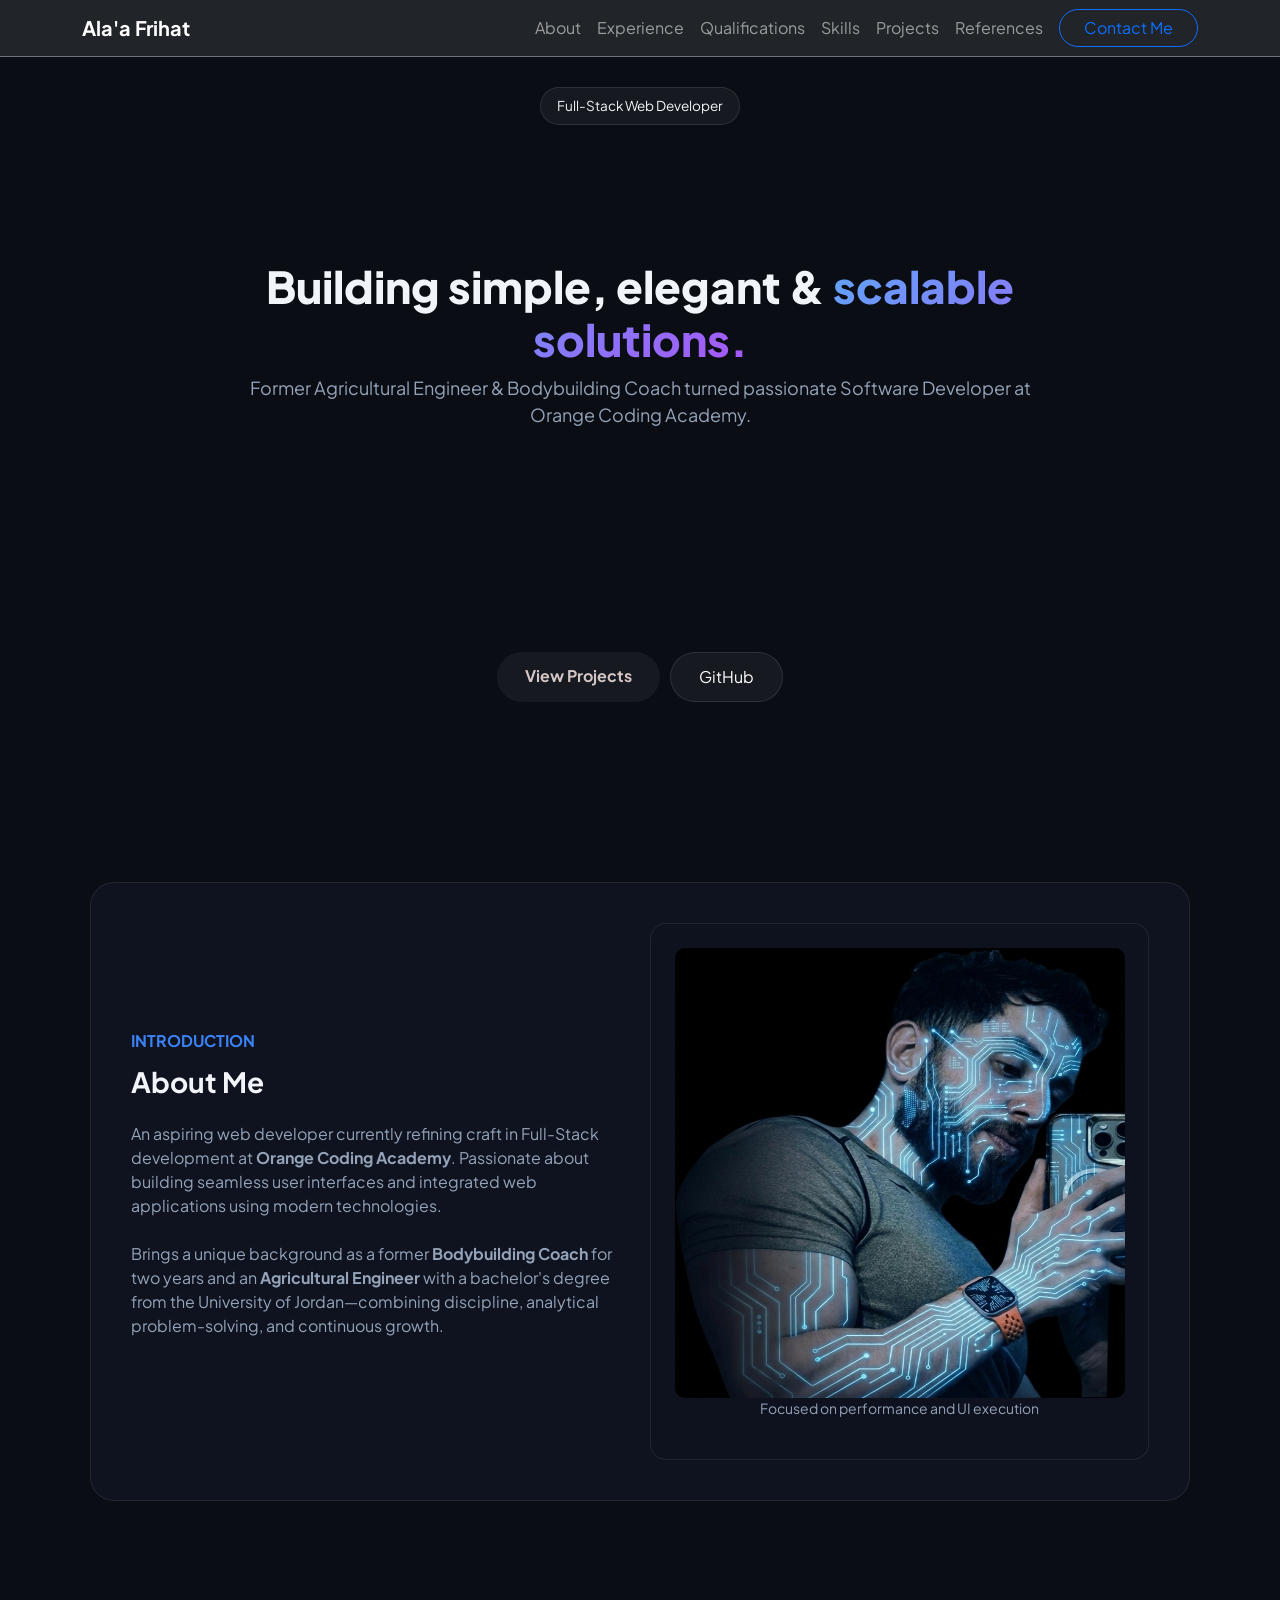
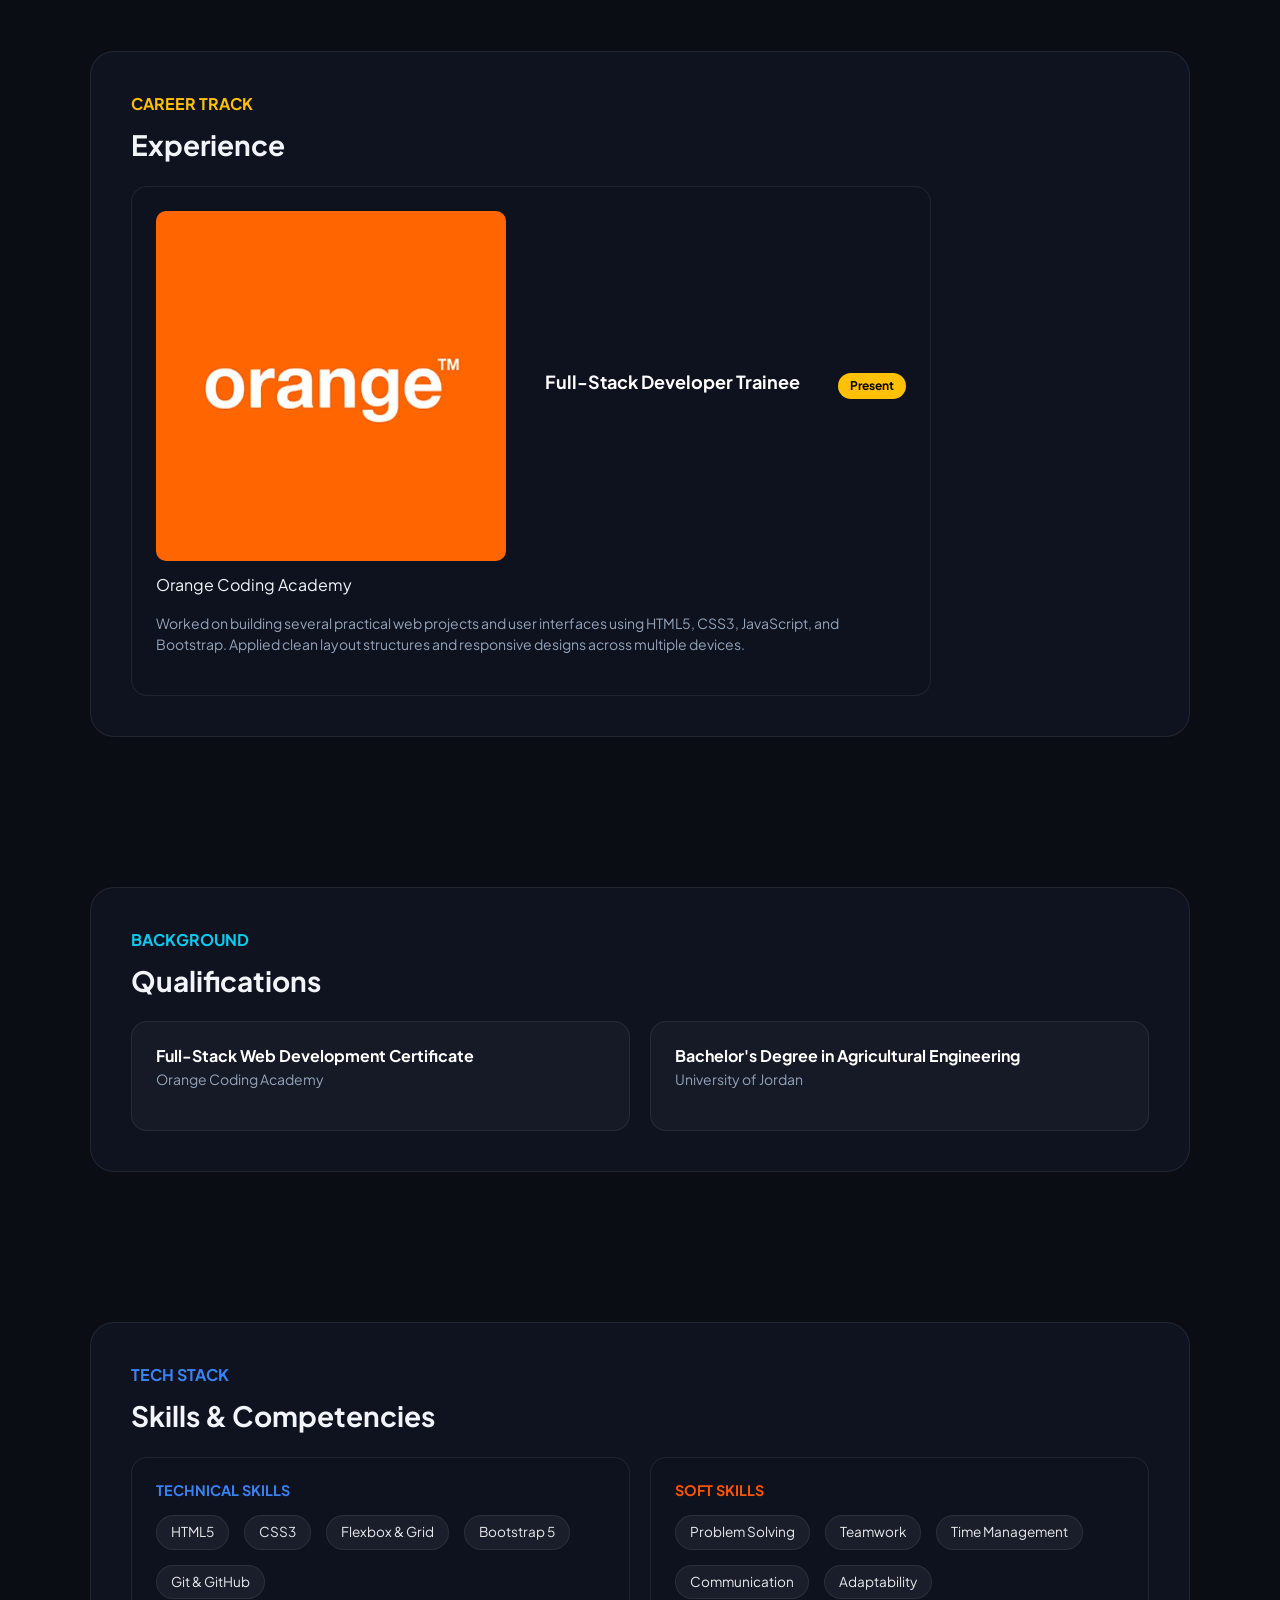
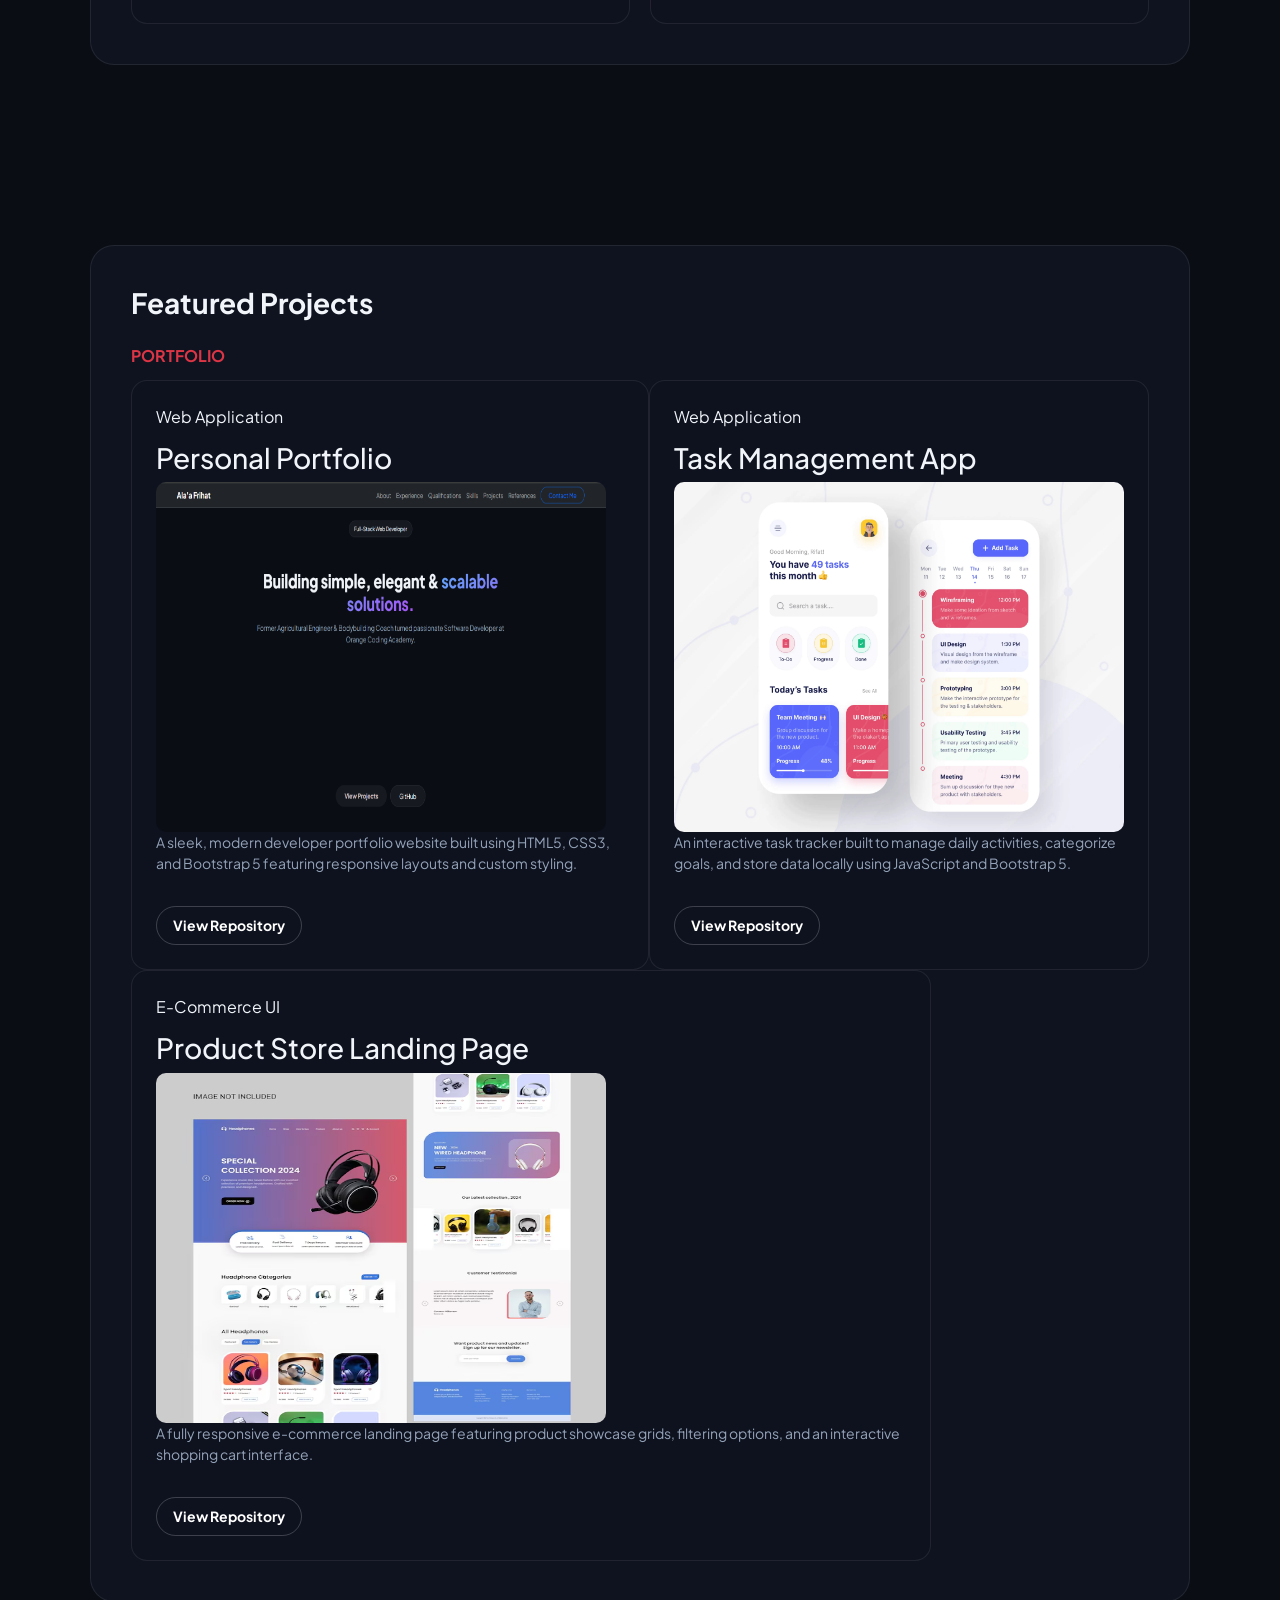
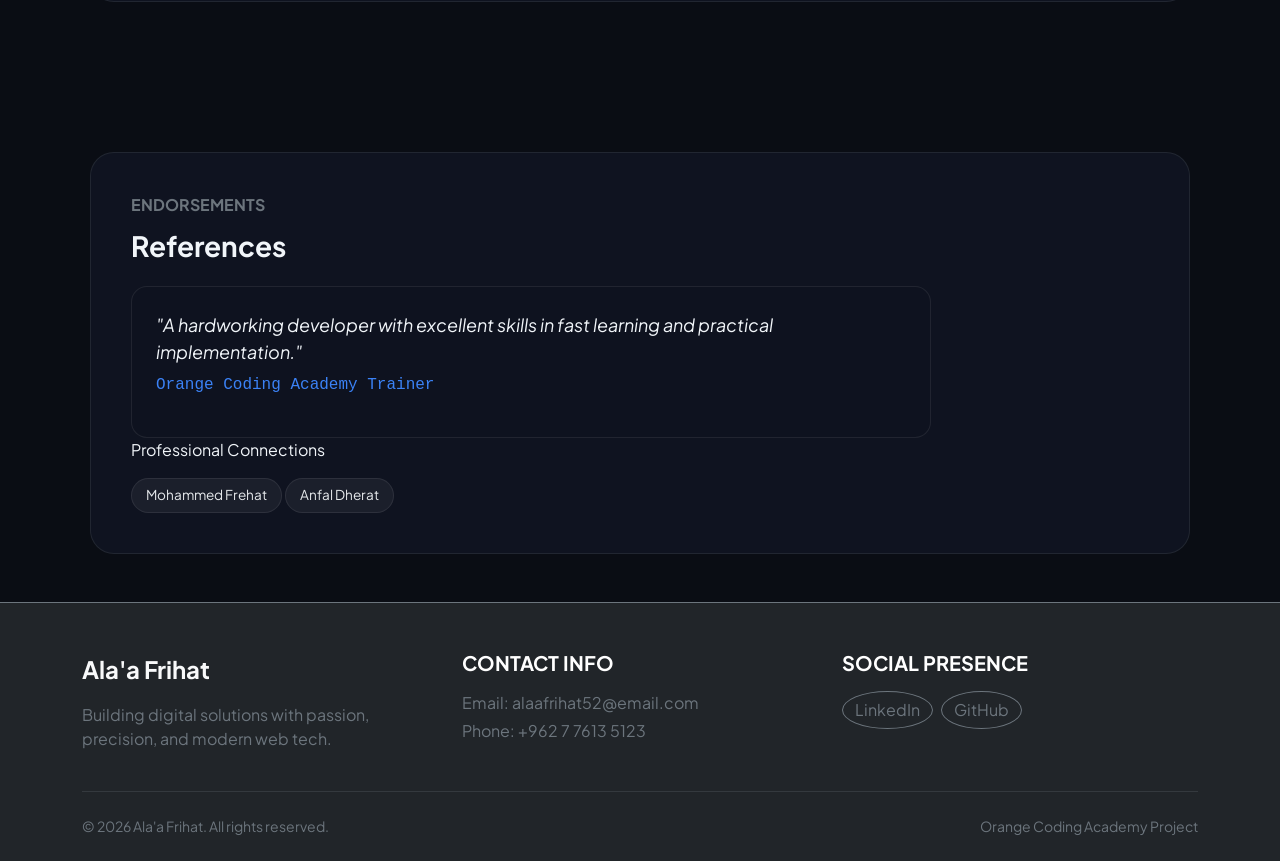
==== index.html @ 73407ec2 "update" ====
<!DOCTYPE html>
<html lang="en">
<head>
  <meta charset="UTF-8">
  <meta name="viewport" content="width=device-width, initial-scale=1.0">
  <title>Ala'a Frihat | Portfolio</title>
 <link href="https://cdn.jsdelivr.net/npm/bootstrap@5.3.2/dist/css/bootstrap.min.css" rel="stylesheet">
  <link href="https://fonts.googleapis.com/css2?family=Plus+Jakarta+Sans:wght@400;600;700;800&display=swap" rel="stylesheet">
   <link rel="stylesheet" href="Portfolio.css">
</head>
<body>
  <nav class="navbar navbar-expand-lg navbar-dark bg-dark sticky-top border-bottom border-secondary">
    <div class="container">
      <a class="navbar-brand fw-bold" href="#">
        <span class="text-primary"></span>Ala'a Frihat<span class="text-primary"></span>
      </a>
<button class="navbar-toggler" type="button" data-bs-toggle="collapse" data-bs-target="#navbarNav">
 <span class="navbar-toggler-icon"></span>
      </button>
      <div class="collapse navbar-collapse" id="navbarNav">
        <ul class="navbar-nav ms-auto align-items-lg-center">
          <li class="nav-item"><a class="nav-link" href="#about">About</a></li>
          <li class="nav-item"><a class="nav-link" href="#experience">Experience</a></li>
          <li class="nav-item"><a class="nav-link" href="#qualifications">Qualifications</a></li>
          <li class="nav-item"><a class="nav-link" href="#skills">Skills</a></li>
          <li class="nav-item"><a class="nav-link" href="#projects">Projects</a></li>
          <li class="nav-item"><a class="nav-link" href="#references">References</a></li>
          <li class="nav-item ms-lg-2">
            <a class="btn btn-outline-primary rounded-pill px-4" href="#contact">Contact Me</a>
          </li>
        </ul>
      </div>
    </div>
  </nav>
<!----------------------------------------------------------------------------------------------------->
<header class="hero">
<div class="hero-container">
<div class="status">Full-Stack Web Developer</div>
<h1 class="text1"> Building simple, elegant & <span class="gradient">scalable solutions.</span></h1>
<p class="text2">Former Agricultural Engineer & Bodybuilding Coach turned passionate Software Developer at Orange Coding Academy.
</p>
</div>
<div class="hero-botton">
<a href="#projects" class="main-botton">View Projects</a>
<a href="https://github.com/AlaaFrihat" target="_blank" class="sub-botton">GitHub</a>
</div>
</header>
<!----------------------------------------------------------------------------------------------------->
<main class="main-container">
<section id="about" class="main2">
<div class="grid-2columns">
<div>
<div class="tag tag-blue">Introduction</div>
<h2 class="sec-title">About Me</h2>
<p class="sec-text">
An aspiring web developer currently refining craft in Full-Stack development at <strong>Orange Coding Academy</strong>. Passionate about building seamless user interfaces and integrated web applications using modern technologies. 
<br><br>
Brings a unique background as a former <strong>Bodybuilding Coach</strong> for two years and an <strong>Agricultural Engineer</strong> with a bachelor's degree from the University of Jordan—combining discipline, analytical problem-solving, and continuous growth.
</p>
</div>
<div>
<div class="box text-center">
<img src="me.png" class="Image-me">
<p class="box-p">Focused on performance and UI execution</p>
</div>
</div>
</div>
</section>

<!----------------------------------------------------------------------------------------------------->
<section id="experience" class="main2">
<div class="tag tag-yellow">Career Track</div>
<h2 class="sec-title">Experience</h2>
<div class="box">
<div class="head-inline">
<img src="orange.png" class="Image-orange">
<h3 class="or-title">Full-Stack Developer Trainee</h3>
<span class="badge-pill">Present</span>
</div>
<p class="company">Orange Coding Academy</p>
<p class="box-desc">
Worked on building several practical web projects and user interfaces using HTML5, CSS3, JavaScript, and Bootstrap. Applied clean layout structures and responsive designs across multiple devices.
</p>
</div>
</section>

<!----------------------------------------------------------------------------------------------------->
<section id="qualifications" class="main2">
<div class="tag tag-info">Background</div>
<h2 class="sec-title">Qualifications</h2>
      
<div class="grid-2columns">
<div class="card-item">
<div class="card-info">
<h4 class="title">Full-Stack Web Development Certificate</h4>
<p class="sub">Orange Coding Academy</p>    
</div>
</div>

<div class="card-item">
<div class="card-info">
<h4 class="title">Bachelor's Degree in Agricultural Engineering</h4>
<p class="sub">University of Jordan</p>
</div>
</div>
</div>
</section>

<!----------------------------------------------------------------------------------------------------->
<section id="skills" class="main2">
<div class="tag tag-blue">Tech Stack</div>
<h2 class="sec-title">Skills & Competencies</h2>
      
<div class="grid-2columns">

  <div class="box">
<h3 class="group-title text-blue">Technical Skills</h3>
<div class="para-list">
<span class="para para-html">HTML5</span>
<span class="para para-css">CSS3</span>
<span class="para para-layout">Flexbox & Grid</span>
<span class="para para-bs">Bootstrap 5</span>
<span class="para para-git">Git & GitHub</span>
</div>
</div>
        
       
<div class="box">
<h3 class="group-title text-green">Soft Skills</h3>
<div class="para-list">
<span class="para para-soft">Problem Solving</span>
<span class="para para-soft">Teamwork</span>
<span class="para para-soft">Time Management</span>
 <span class="para para-soft">Communication</span>
<span class="para para-soft">Adaptability</span>
</div>
</div>
</div>
</section>
<!----------------------------------------------------------------------------------------------------->

<section  class="main3">
  <h2 class="sec-title">Featured Projects</h2>
      
<div class="tag tag-red">Portfolio</div>

<div class="po-grid">

  
<div class="box">
<div class="header-inline">
<span class="badge-blue">Web Application</span>
</div>
<h3 class="title">Personal Portfolio</h3>
<img src="Portfolio.png"class="Image-me2">
<p class="sec-text small">A sleek, modern developer portfolio website built using HTML5, CSS3, and Bootstrap 
 5 featuring responsive layouts and custom styling.</p>
<a href="https://github.com/AlaaFrihat/project" target="_blank" class="botton-card"> View Repository
</a>
</div>

  
<div class="box">
<div class="header-inline">
<span class="badge-blue">Web Application</span>
</div>
<h3 class="title">Task Management App</h3>
<img src="task management.png"class="Image-me3">
<p class="sec-text small">An interactive task tracker built to manage daily activities, categorize goals, and store data locally using JavaScript and Bootstrap 5.</p>
<a href="https://github.com/AlaaFrihat/project" target="_blank" class="botton-card"> View Repository</a>
</div>
  
</div>
</div>

<div class="box">
<div class="header-inline">
<span class="badge-blue">E-Commerce UI</span>
</div>
<h3 class="title">Product Store Landing Page</h3>
<img src="ecommerce-landing-page-ui.png"class="Image-me4">
<p class="sec-text small">A fully responsive e-commerce landing page featuring product showcase grids, filtering options, and an interactive shopping cart interface.</p>
<a href="https://github.com/AlaaFrihat/project" target="_blank" class="botton-card"> View Repository</a>
</div>
</div>

</div>

</section>
<!----------------------------------------------------------------------------------------------------->
<section id="references" class="main2">
<div class="tag text-secondary">Endorsements</div>
<h2 class="sec-title">References</h2>
  
<div class="box">
<p class="quote">"A hardworking developer with excellent skills in fast learning and practical implementation."
</p>
<p class="quote-author">Orange Coding Academy Trainer</p>
</div>

<div class="ref-links">
<p class="small-title">Professional Connections</p>
<div class="pill-list">
<a href="https://www.linkedin.com/in/mohammed-frehat-9222402b/" target="_blank" class="para">Mohammed Frehat</a>
<a href="https://www.linkedin.com/in/anfal-dherat/" target="_blank" class="para">Anfal Dherat</a>
</div>
</div>
</section>
</main>

<!----------------------------------------------------------------------------------------------------->

<footer id="contact" class="bg-dark text-light pt-5 pb-4 mt-5 border-top border-secondary">
    <div class="container">
      <div class="row gy-4">
        <div class="col-md-4">
          <a class="navbar-brand fw-bold fs-4" href="#">
            <span class="text-primary"></span>Ala'a Frihat<span class="text-primary"></span>
          </a>
          <p class="text-secondary mt-3">Building digital solutions with passion, precision, and modern web tech.</p>
        </div>
        <div class="col-md-4">
          <h5 class="text-uppercase fw-bold text-white mb-3">Contact Info</h5>
          <p class="text-secondary mb-1">Email: alaafrihat52@email.com</p>
          <p class="text-secondary">Phone: +962 7 7613 5123</p>
        </div>
        <div class="col-md-4">
          <h5 class="text-uppercase fw-bold text-white mb-3">Social Presence</h5>
          <div class="d-flex gap-2">
            <a href="https://linkedin.com" target="_blank" class="btn btn-outline-secondary rounded-circle">LinkedIn</a>
            <a href="https://github.com/AlaaFrihat" target="_blank" class="btn btn-outline-secondary rounded-circle">GitHub</a>
          </div>
        </div>
      </div>
      <hr class="border-secondary my-4">
      <div class="d-flex flex-column flex-sm-row justify-content-between text-secondary small">
        <p class="mb-1 mb-sm-0">&copy; 2026 Ala'a Frihat. All rights reserved.</p>
        <p class="mb-0">Orange Coding Academy Project</p>
      </div>
    </div>
  </footer>

  <script src="https://cdnjs.cloudflare.com/ajax/libs/bootstrap/5.3.2/js/bootstrap.bundle.min.js"></script>
 
</body>
</html>
---- Portfolio.css ----
body {
  font-family: 'Plus Jakarta Sans', sans-serif;
  background-color: #0a0d14;
  color: #f1f5f9;
} 
.hero {
  padding: 30px;
  text-align: center;

}
.hero-container {
  max-width: 800px;
  margin: 0 auto;
  padding-bottom: 200px;
  
}
.gradient{
 background: linear-gradient(135deg, #60a5fa 0%, #a855f7 100%);
 -webkit-background-clip: text;
 -webkit-text-fill-color: transparent;
}
.status {
  display: inline-flex;
  justify-content: center;
  gap: 8px;
  background: rgba(255, 255, 255, 0.05);
  border: 1px solid rgba(255, 255, 255, 0.1);
  padding: 8px 16px;
  border-radius: 50px;
  font-size: 0.85rem;
  margin-bottom: 25px;
}
.text1{
   font-size: 2.75rem;
  font-weight: 800;
  margin-top: 60px;
   padding-top: 50px;
}
.text2{ color: #94a3b8;
  font-size: 1.125rem;
  margin-bottom: 24px;
  
}
.main-botton{
background: rgba(255, 255, 255, 0.05);
color: #d5c6c6;
padding: 12px 28px;
border-radius: 50px;
font-weight: 700;
transition:  0.3s ease-in-out;
text-decoration: none;
}
.main-botton:hover {
  background-color: #36a4c0;
  border-color: #000000;
  transform: translateY(-2px);
}
.sub-botton{
 background: rgba(255, 255, 255, 0.05);
  border: 1px solid rgba(255, 255, 255, 0.1);
  color: #ffffff;
  padding: 12px 28px;
  border-radius: 50px;
  text-decoration: none;
  transition:  0.3s ease-in-out; 
}
.sub-botton:hover{
   background-color: #ca1414;
  border-color: #000000;
  transform: translateY(-2px);
}
.hero-botton {
  display: flex;
  justify-content: center;
  gap: 10px;
 margin-bottom: 100px;
}
.main-container {
  max-width: 1140px;
  margin: 0 auto;
  padding: 0 20px;
  display: flex;
  flex-direction: column;
  gap: 100px;
}
.main2 {
  background: rgba(18, 24, 38, 0.7);
  border: 1px solid rgba(255, 255, 255, 0.08);
  border-radius: 24px;
  padding: 40px;
  margin-top:50px;
}
.grid-2columns{
  display: grid;
  grid-template-columns: repeat(auto-fit, minmax(300px, 1fr));
  gap: 20px;
  align-items: center;
}
.tag {
  font-size: 1rem;
  font-weight: 700;
  text-transform: uppercase;
  margin-bottom: 12px;
}

.tag-blue { color: #3b82f6; }

.sec-title {
  font-size: 1.75rem;
  font-weight: 700;
  margin-bottom: 24px;
}
.sec-text {
  color: #94a3b8;
  font-size: 1rem;
}
.text-center { text-align: center;
  background: rgba(0, 0, 0, 0.03);
 
}
.box-p {
  color: #94a3b8;
  font-size: 0.875rem;
}
.Image-me{
  width: 450px;
  height: 450px;
  border-radius: 10px;
}
.Image-orange{
   height: 350px;
  width: 350px;
  border-radius: 10px;
  
}
.Image-me2{
  height: 350px;
  width: 450px;
  border-radius: 10px;
  
}
.Image-me3{
  width: 450px;
  height: 350px;
  border-radius: 10px;
}
.Image-me4{
  width: 450px;
  height: 350px;
  border-radius: 10px;
}
.box {
  background: rgba(0, 0, 0, 0.03);
  border: 1px solid rgba(255, 255, 255, 0.08);
  border-radius: 16px;
  padding: 24px;
  max-width: 800px;
}
.tag-yellow { color: #ffc107; }

.sec-title {
  font-size: 1.75rem;
  font-weight: 700;
  margin-bottom: 24px;
}
.or-title {
  font-size: 1.125rem;
  font-weight: 700;
  color: #ffffff;
}
.head-inline {
  display: flex;
  justify-content: space-between;
  align-items: center;
  margin-bottom: 12px;
}
.badge-pill {
  background: #ffc107;
  color: #000000;
  padding: 4px 12px;
  border-radius: 50px;
  font-size: 0.75rem;
  font-weight: 700;
}
.box-desc {
  color: #94a3b8;
  font-size: 0.875rem;
}
.card-item {
  background: rgba(255, 255, 255, 0.03);
  border: 1px solid rgba(255, 255, 255, 0.08);
  border-radius: 16px;
  padding: 24px;
}
.tag-info { color: #0dcaf0; }

.card-info .title {
  font-size: 1rem;
  font-weight: 700;
  color: #ffffff;
  margin-bottom: 4px;
}
.card-info .sub {
  font-size: 0.875rem;
  color: #94a3b8;
}
.group-title {
font-size: 0.9rem;
font-weight: 700;
text-transform: uppercase;
margin-bottom: 16px;
}
.para-list {
  display: flex;
  flex-wrap: wrap;
  gap: 15px;
  transition:  0.3s ease-in-out;
}

.text-blue { color: #3b82f6; }
.text-green { color: #ff5500; }


.para {
  background: rgba(255, 255, 255, 0.05);
  border: 1px solid rgba(255, 255, 255, 0.08);
  padding: 6px 14px;
  border-radius: 50px;
  font-size: 0.85rem;
  color: #e6e9ec;
  display: inline-flex;
  align-items: center;
  transition: all 0.3s ease-in-out;
  cursor: pointer;
  text-decoration: none;
}
.para:hover {
  background-color: #0dcaf0;
  border-color: #e34f26;
  color: #ffffff;
  transform: translateY(-2px);
}
.para-html:hover {
  background-color: #e34f26;
  border-color: #e34f26;
  color: #ffffff;
}

.pill-css:hover {
  baparackground-color: #1572b6;
  border-color: #1572b6;
  color: #ffffff;
}

.para-layout:hover {
  background-color: #1414ca;
  border-color: #1414ca;
  color: #ffffff;
}

.para-bs:hover {
  background-color: #7952b3;
  border-color: #7952b3;
  color: #ffffff;
}

.para-git:hover {
  background-color: #f17911;
  border-color: #f17911;
  color: #ffffff;
}

.para-soft:hover {
  background-color: #10b981;
  border-color: #10b981;
  color: #ffffff;
}
.tag-red { color: #dc3545; }
 

.card-flex {
  display: flex;
  flex-direction: column;
  justify-content: space-between;
}

.header-inline {
  display: flex;
  align-items: center;
  margin-bottom: 12px;
}
.sec-text.small { font-size: 0.875rem; }
.botton-card {
  border: 1px solid rgba(255, 255, 255, 0.2);
  color: #ffffff;
  padding: 8px 16px;
  border-radius: 50px;
  text-align: center;
  font-size: 0.875rem;
  font-weight: 700;
  display: inline-flex;
  margin-top: 16px;
  transition: all 0.3s ease-in-out;
  text-decoration: none;
}
.botton-card:hover {
  background-color: #f05032;
  border-color: #f05032;
  color: #ffffff;
  transform: translateY(-2px);
}
.main3{
  
  background: rgba(18, 24, 38, 0.7);
  border: 1px solid rgba(255, 255, 255, 0.08);
  border-radius: 24px;
  padding: 40px;
  max-width: 1200px;
  width: 100%;
  gap: 10px;
  margin-top:80px;
}
.po-grid{
  display: flex;
  
}
.quote {
  font-size: 1.125rem;
  font-style: italic;
  color: #f1f5f9;
  margin-bottom: 8px;
}
.quote-author {
  color: #3b82f6;
  font-family: monospace;
}


@media(max-width:1024px){
.po-grid{
  flex-direction: column;
}
.Image-me{
  width: 280px;
  height: 300px;
  border-radius: 10px;
 
 object-fit: cover;

}
}
@media(max-width:450px){
  .po-grid{
  flex-direction: column;
}
.Image-me2{
  width: 250px;
  height: 250px;
  border-radius: 10px;
 
 object-fit: cover;

}
}
@media(max-width:450px){
  .po-grid{
  flex-direction: column;
}
.Image-me3{
  width: 250px;
  height: 250px;
  border-radius: 10px;
 
 object-fit: cover;

}
}
@media(max-width:450px){
  .po-grid{
  flex-direction: column;
}
.Image-me4{
  width: 250px;
  height: 250px;
  border-radius: 10px;
 
 object-fit: cover;

}
}
@media(max-width:450px){
  .po-grid{
  flex-direction: column;
}
.Image-orange{
  width: 90px;
  height: 90px;
  border-radius: 10px;
 
 object-fit: cover;
.or-title{
  font-size: 0.80rem;
}
}
}
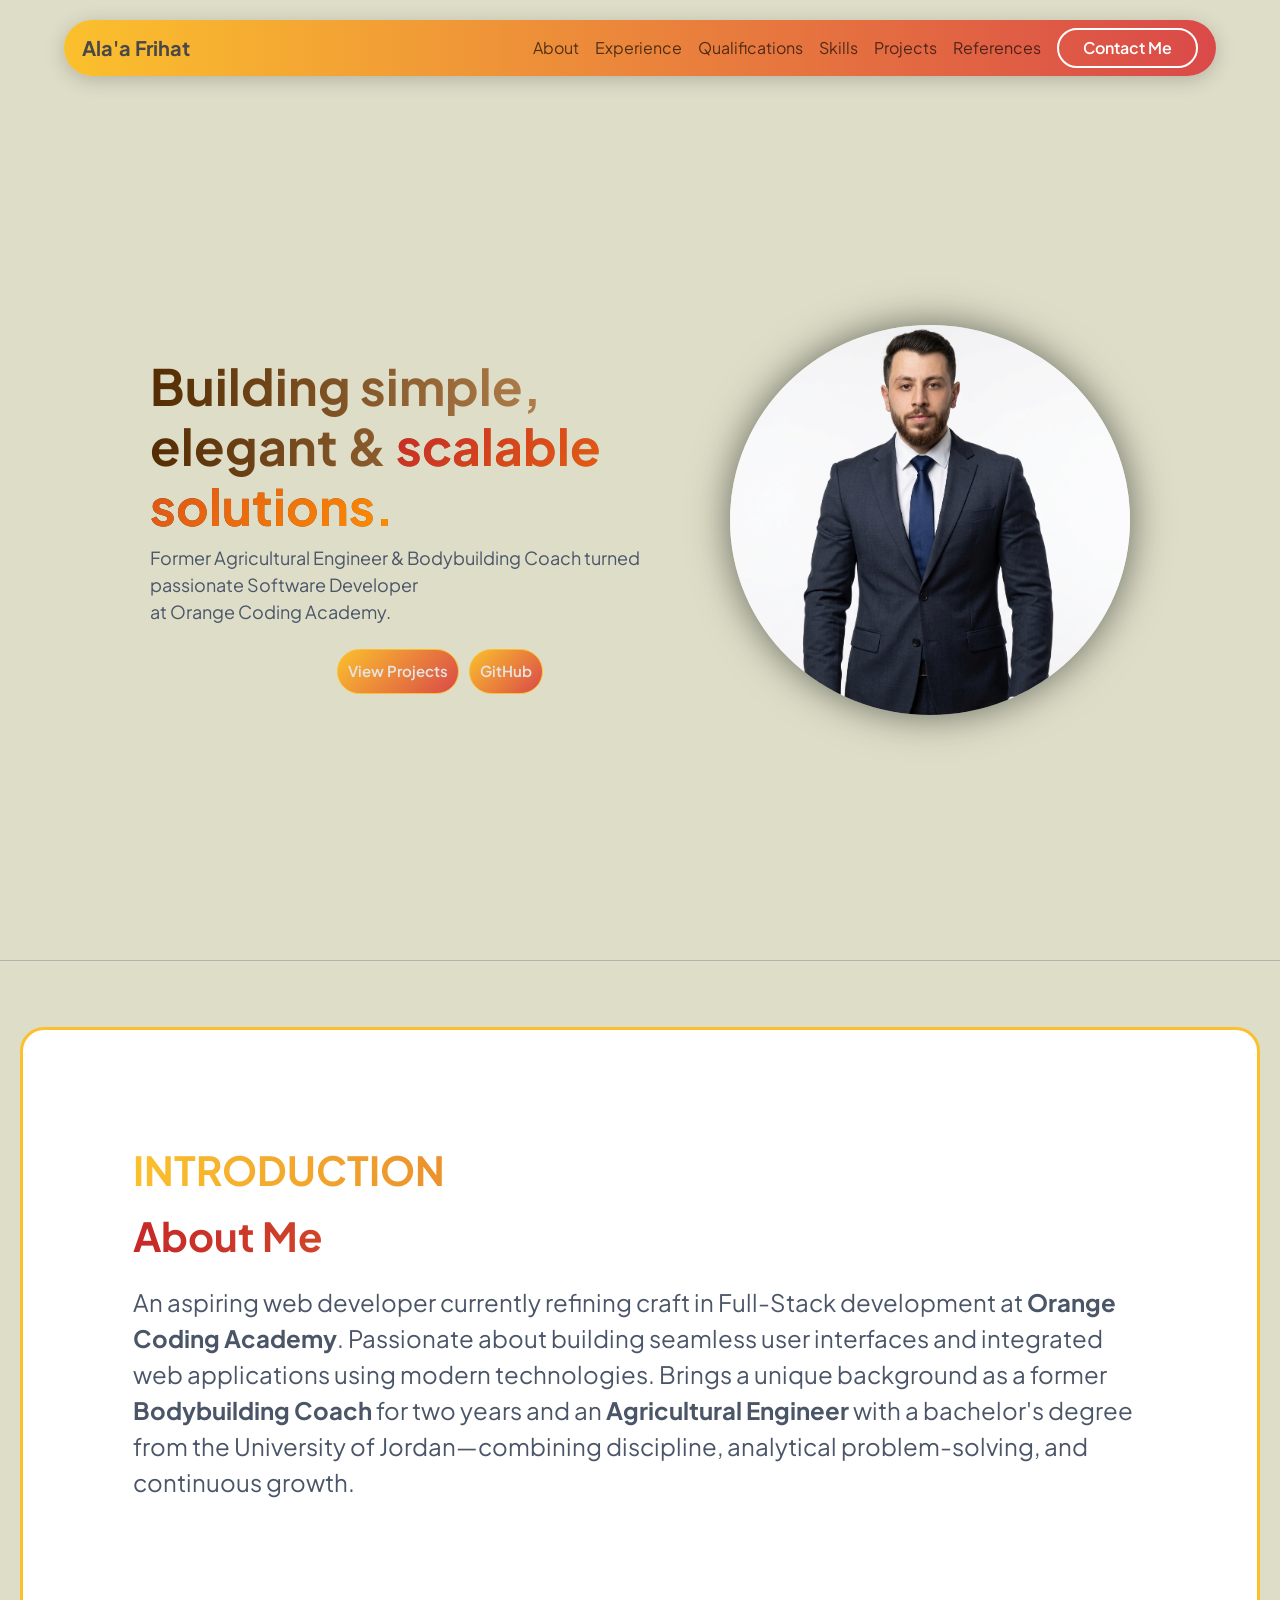
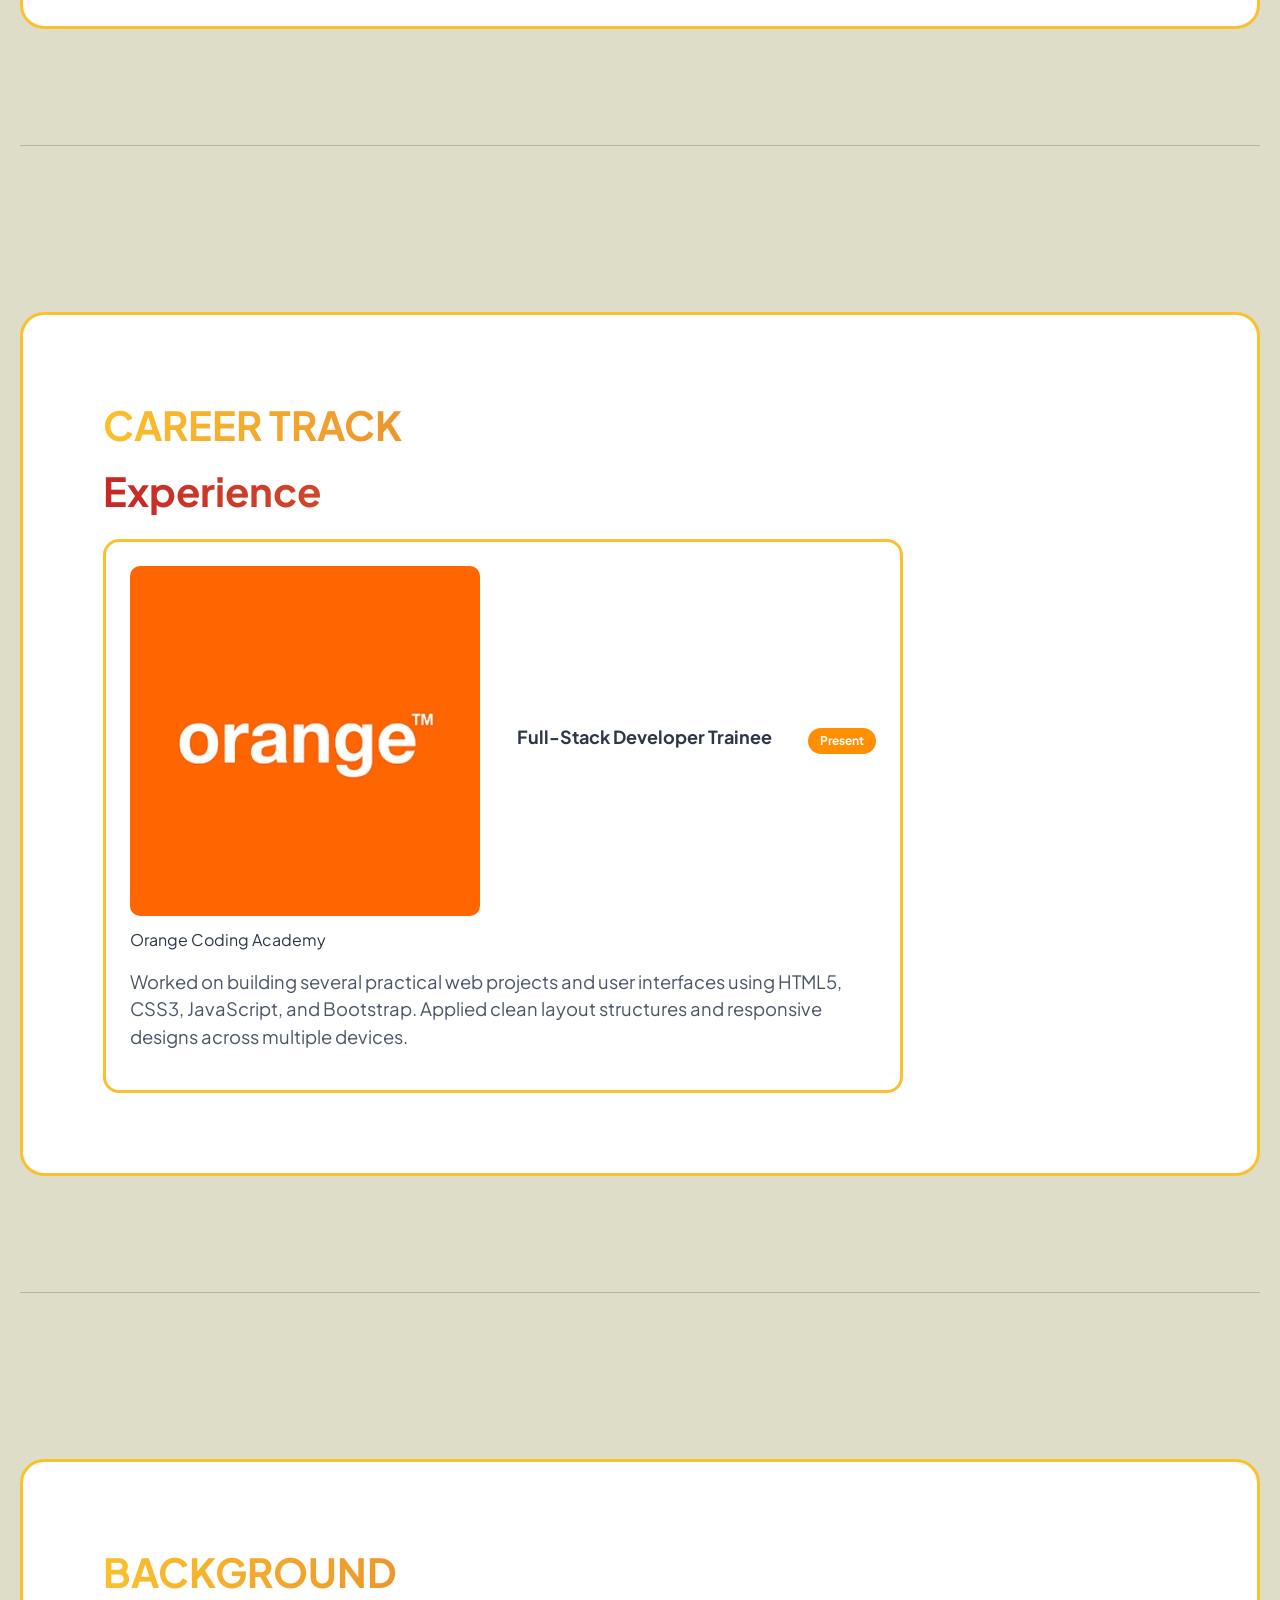
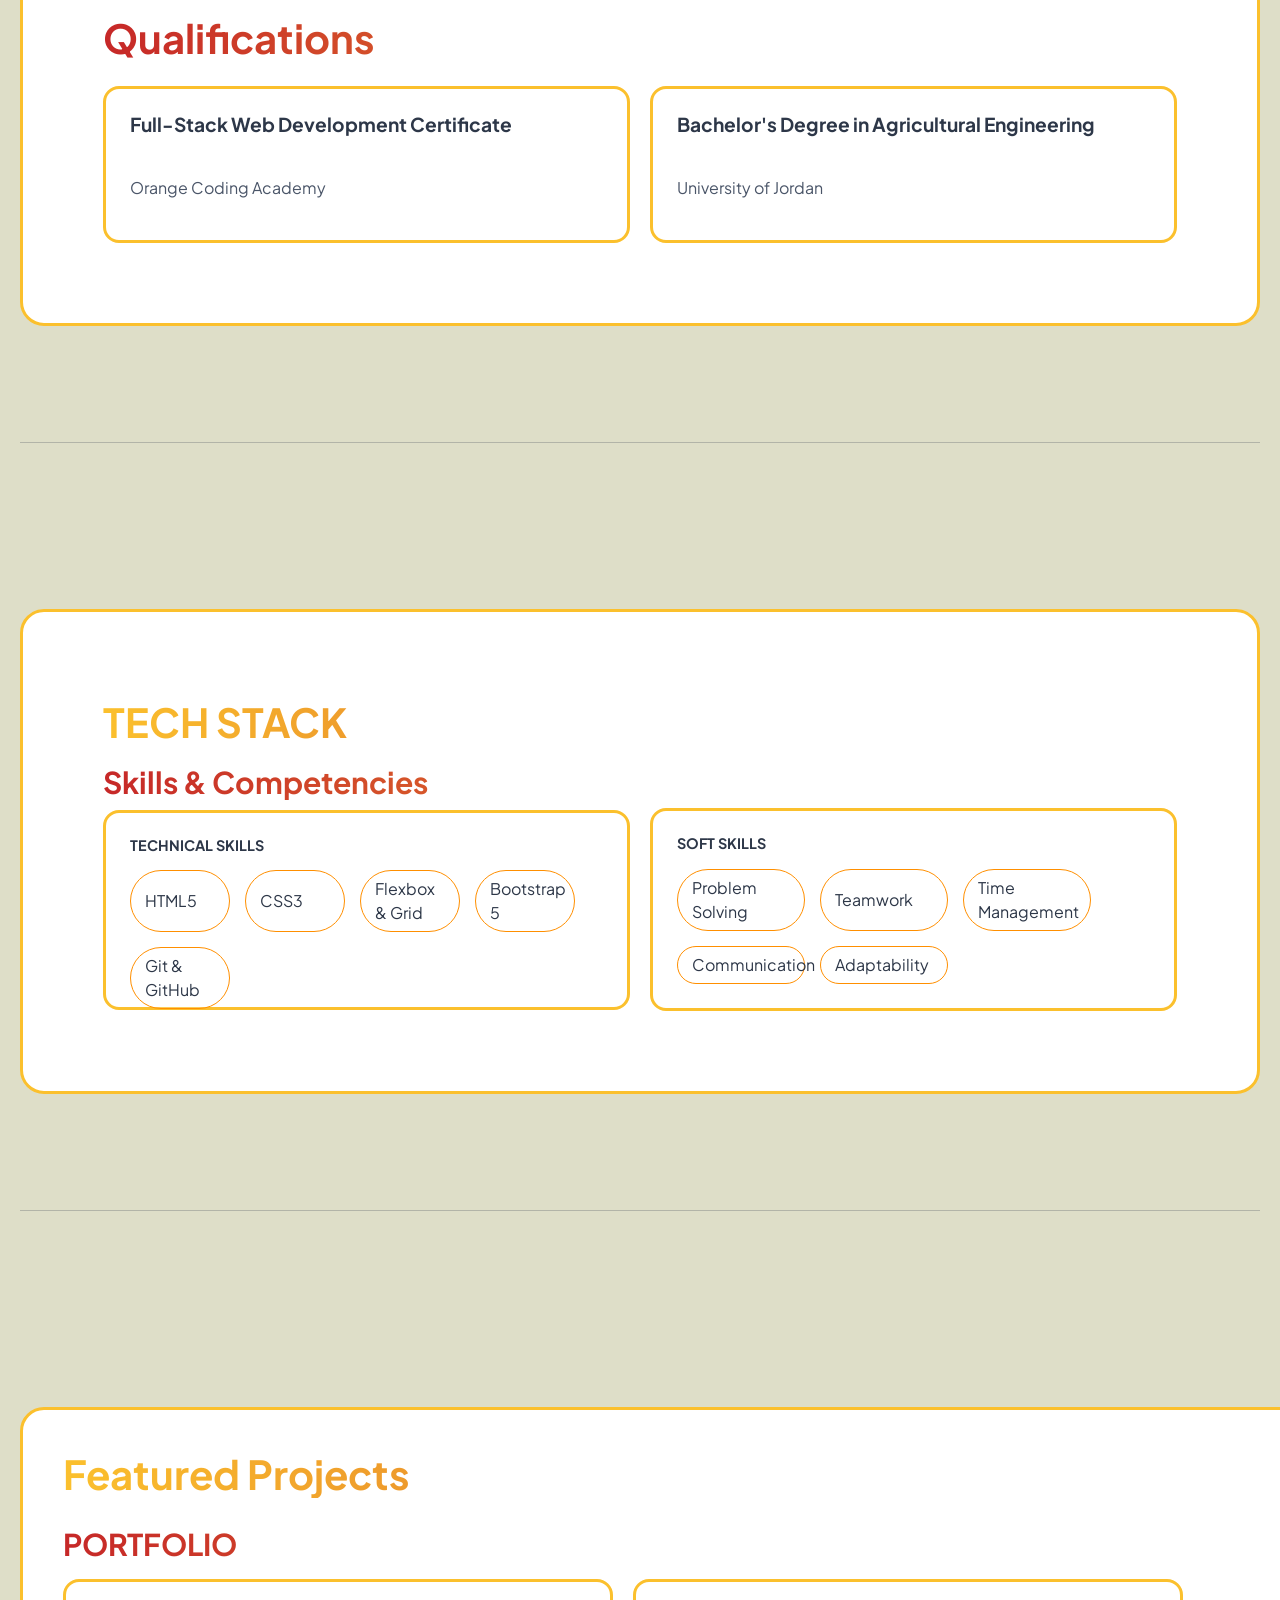
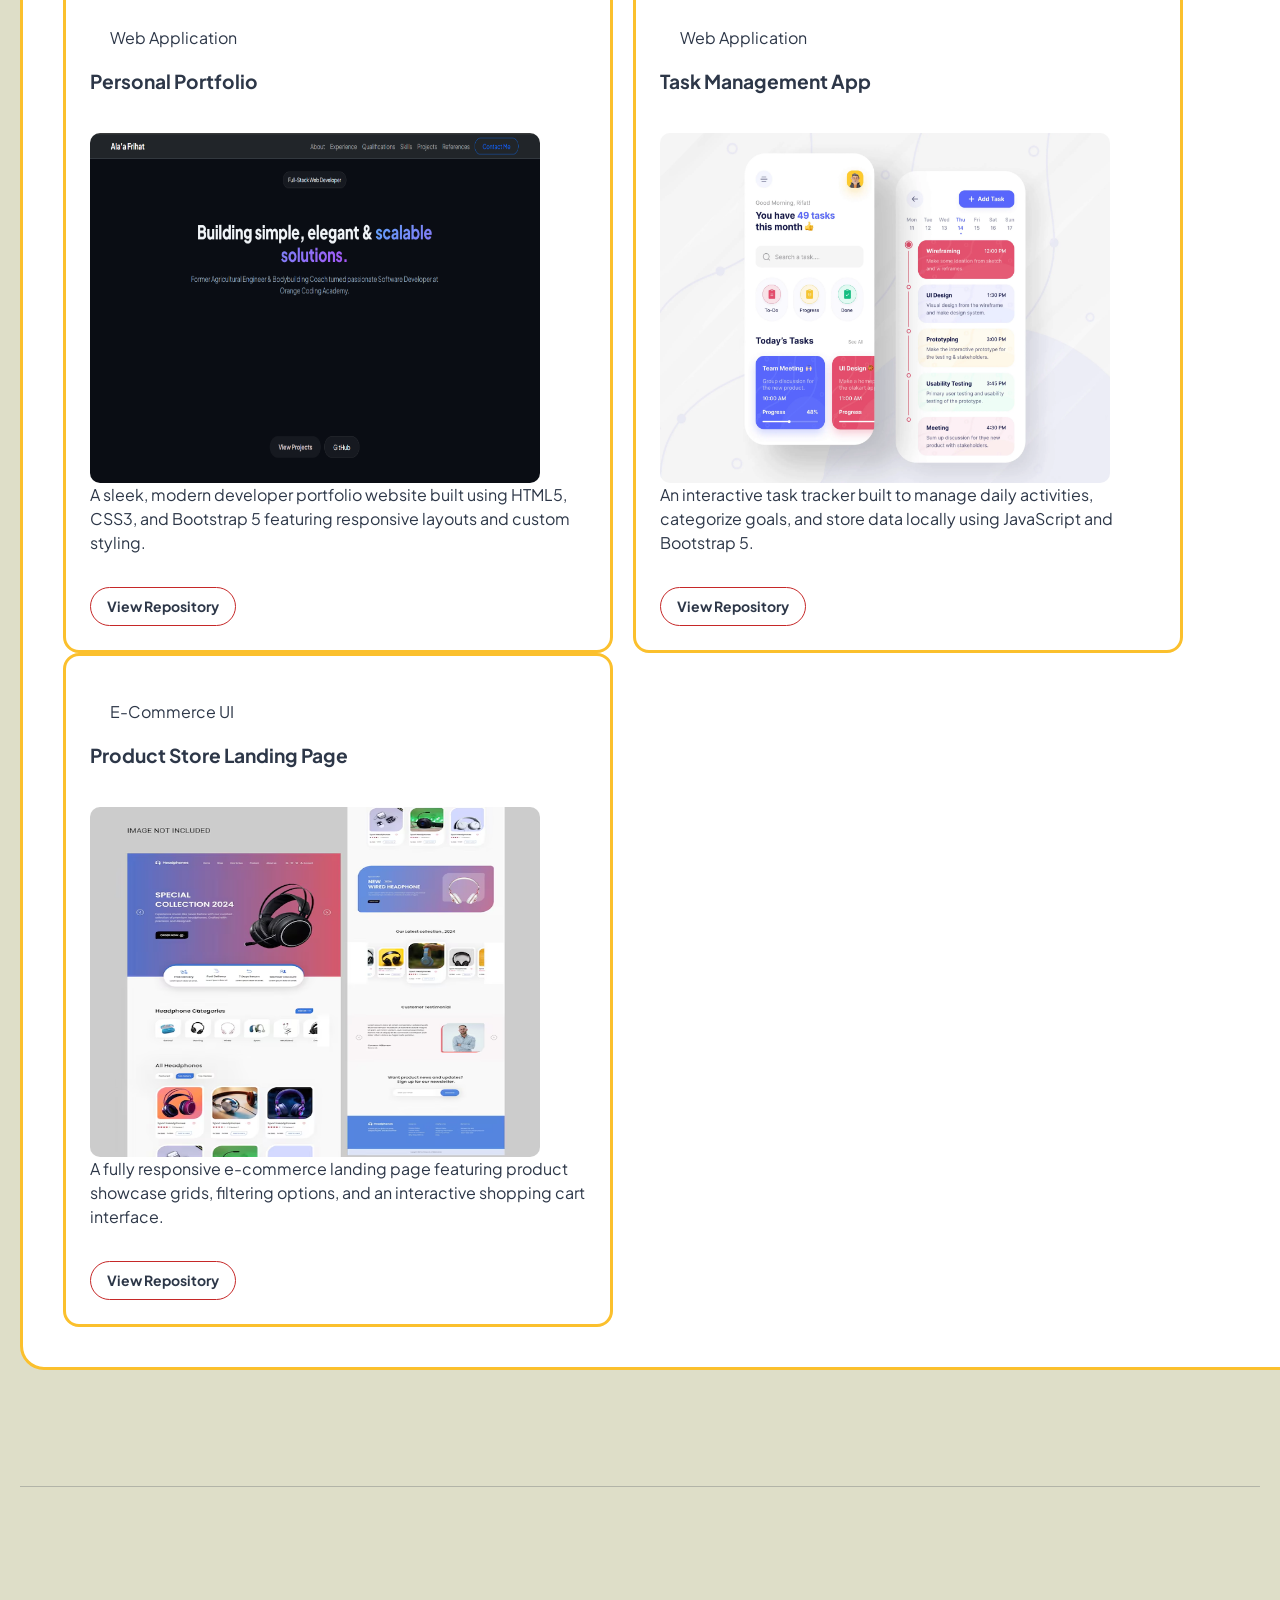
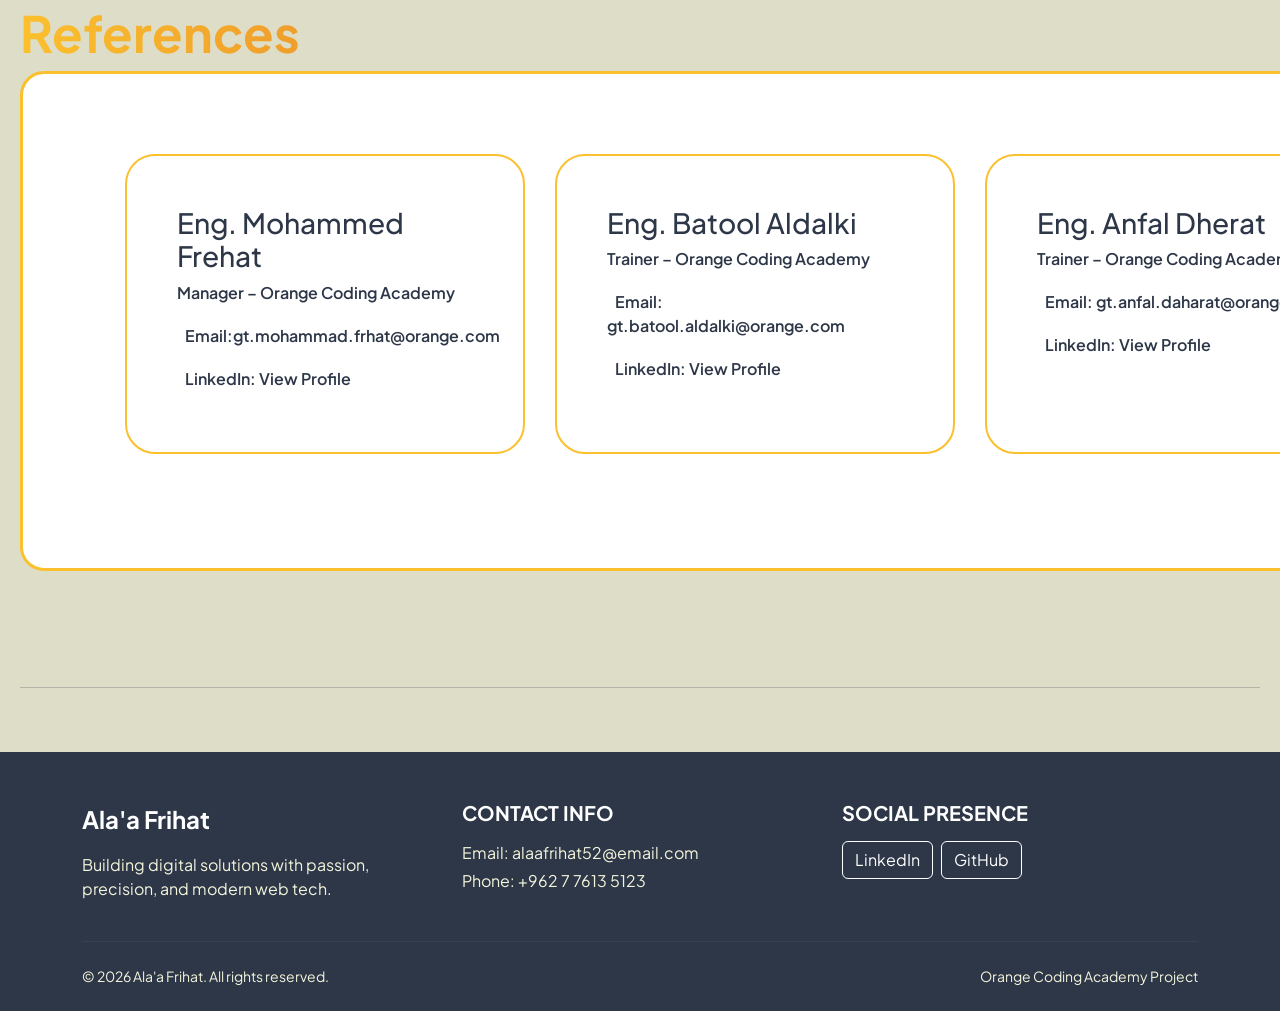
==== commit c3820aa6: "css" ====
--- a/index.html
+++ b/index.html
@@ -4,18 +4,22 @@
   <meta charset="UTF-8">
   <meta name="viewport" content="width=device-width, initial-scale=1.0">
   <title>Ala'a Frihat | Portfolio</title>
- <link href="https://cdn.jsdelivr.net/npm/bootstrap@5.3.2/dist/css/bootstrap.min.css" rel="stylesheet">
+  <link href="https://cdn.jsdelivr.net/npm/bootstrap@5.3.2/dist/css/bootstrap.min.css" rel="stylesheet">
   <link href="https://fonts.googleapis.com/css2?family=Plus+Jakarta+Sans:wght@400;600;700;800&display=swap" rel="stylesheet">
-   <link rel="stylesheet" href="Portfolio.css">
+  <link rel="stylesheet" href="Portfolio.css">
 </head>
 <body>
-  <nav class="navbar navbar-expand-lg navbar-dark bg-dark sticky-top border-bottom border-secondary">
+  <!-- Navbar -->
+  <nav class="navbar navbar-expand-lg" 
+       style="width:90%; margin:20px auto; border-radius:50px;
+              background:linear-gradient(90deg,#FBC02D,#da4949);
+              box-shadow:0 4px 20px rgba(0,0,0,0.2); ">
     <div class="container">
       <a class="navbar-brand fw-bold" href="#">
-        <span class="text-primary"></span>Ala'a Frihat<span class="text-primary"></span>
+        Ala'a Frihat
       </a>
-<button class="navbar-toggler" type="button" data-bs-toggle="collapse" data-bs-target="#navbarNav">
- <span class="navbar-toggler-icon"></span>
+      <button class="navbar-toggler" type="button" data-bs-toggle="collapse" data-bs-target="#navbarNav">
+        <span class="navbar-toggler-icon"></span>
       </button>
       <div class="collapse navbar-collapse" id="navbarNav">
         <ul class="navbar-nav ms-auto align-items-lg-center">
@@ -26,214 +30,191 @@
           <li class="nav-item"><a class="nav-link" href="#projects">Projects</a></li>
           <li class="nav-item"><a class="nav-link" href="#references">References</a></li>
           <li class="nav-item ms-lg-2">
-            <a class="btn btn-outline-primary rounded-pill px-4" href="#contact">Contact Me</a>
+            <a class="btn btn-contact rounded-pill px-4" href="#contact">Contact Me</a>
           </li>
         </ul>
       </div>
     </div>
   </nav>
-<!----------------------------------------------------------------------------------------------------->
-<header class="hero">
-<div class="hero-container">
-<div class="status">Full-Stack Web Developer</div>
-<h1 class="text1"> Building simple, elegant & <span class="gradient">scalable solutions.</span></h1>
-<p class="text2">Former Agricultural Engineer & Bodybuilding Coach turned passionate Software Developer at Orange Coding Academy.
-</p>
-</div>
-<div class="hero-botton">
-<a href="#projects" class="main-botton">View Projects</a>
-<a href="https://github.com/AlaaFrihat" target="_blank" class="sub-botton">GitHub</a>
-</div>
-</header>
-<!----------------------------------------------------------------------------------------------------->
+
+ 
+  <section class="hero-container">
+   
+    <div class="hero-left">
+        
+    <h1 class="text1"> Building simple, elegant & <span class="gradient">scalable solutions.</span></h1>
+    <p class="text2">Former Agricultural Engineer & Bodybuilding Coach turned passionate Software Developer<br> at Orange Coding Academy.</p>
+     <div class="hero-botton ">
+      <a href="#projects" class="main-botton">View Projects</a>
+      <a href="https://github.com/AlaaFrihat" target="_blank" class="sub-botton">GitHub</a>
+    </div>
+    </div>
+    
+    <div class="hero-right">
+        <img src="me.jpg" alt="AlaaFrihat">
+     </div>
+   </section><hr>
+
 <main class="main-container">
 <section id="about" class="main2">
-<div class="grid-2columns">
-<div>
-<div class="tag tag-blue">Introduction</div>
-<h2 class="sec-title">About Me</h2>
-<p class="sec-text">
-An aspiring web developer currently refining craft in Full-Stack development at <strong>Orange Coding Academy</strong>. Passionate about building seamless user interfaces and integrated web applications using modern technologies. 
-<br><br>
-Brings a unique background as a former <strong>Bodybuilding Coach</strong> for two years and an <strong>Agricultural Engineer</strong> with a bachelor's degree from the University of Jordan—combining discipline, analytical problem-solving, and continuous growth.
-</p>
-</div>
-<div>
-<div class="box text-center">
-<img src="me.png" class="Image-me">
-<p class="box-p">Focused on performance and UI execution</p>
-</div>
-</div>
-</div>
-</section>
-
-<!----------------------------------------------------------------------------------------------------->
-<section id="experience" class="main2">
-<div class="tag tag-yellow">Career Track</div>
-<h2 class="sec-title">Experience</h2>
-<div class="box">
-<div class="head-inline">
-<img src="orange.png" class="Image-orange">
-<h3 class="or-title">Full-Stack Developer Trainee</h3>
-<span class="badge-pill">Present</span>
-</div>
-<p class="company">Orange Coding Academy</p>
-<p class="box-desc">
-Worked on building several practical web projects and user interfaces using HTML5, CSS3, JavaScript, and Bootstrap. Applied clean layout structures and responsive designs across multiple devices.
-</p>
-</div>
-</section>
-
-<!----------------------------------------------------------------------------------------------------->
-<section id="qualifications" class="main2">
-<div class="tag tag-info">Background</div>
-<h2 class="sec-title">Qualifications</h2>
-      
-<div class="grid-2columns">
-<div class="card-item">
-<div class="card-info">
-<h4 class="title">Full-Stack Web Development Certificate</h4>
-<p class="sub">Orange Coding Academy</p>    
-</div>
-</div>
-
-<div class="card-item">
-<div class="card-info">
-<h4 class="title">Bachelor's Degree in Agricultural Engineering</h4>
-<p class="sub">University of Jordan</p>
-</div>
-</div>
-</div>
-</section>
-
-<!----------------------------------------------------------------------------------------------------->
-<section id="skills" class="main2">
-<div class="tag tag-blue">Tech Stack</div>
-<h2 class="sec-title">Skills & Competencies</h2>
-      
-<div class="grid-2columns">
-
-  <div class="box">
-<h3 class="group-title text-blue">Technical Skills</h3>
-<div class="para-list">
-<span class="para para-html">HTML5</span>
-<span class="para para-css">CSS3</span>
-<span class="para para-layout">Flexbox & Grid</span>
-<span class="para para-bs">Bootstrap 5</span>
-<span class="para para-git">Git & GitHub</span>
-</div>
-</div>
+
+        <div class="about">
+          <div class="tag tag-blue1">Introduction</div>
+          <h2 class="sec-title">About Me</h2>
+          <p class="sec-text">
+            An aspiring web developer currently refining craft in Full-Stack development at <strong>Orange Coding Academy</strong>. Passionate about building seamless user interfaces and integrated web applications using modern technologies. Brings a unique background as a former <strong>Bodybuilding Coach</strong> for two years and an <strong>Agricultural Engineer</strong> with a bachelor's degree from the University of Jordan—combining discipline, analytical problem-solving, and continuous growth.
+          </p>
+        </div>
         
-       
-<div class="box">
-<h3 class="group-title text-green">Soft Skills</h3>
-<div class="para-list">
-<span class="para para-soft">Problem Solving</span>
-<span class="para para-soft">Teamwork</span>
-<span class="para para-soft">Time Management</span>
- <span class="para para-soft">Communication</span>
-<span class="para para-soft">Adaptability</span>
-</div>
-</div>
-</div>
-</section>
-<!----------------------------------------------------------------------------------------------------->
-
-<section  class="main3">
-  <h2 class="sec-title">Featured Projects</h2>
-      
-<div class="tag tag-red">Portfolio</div>
-
-<div class="po-grid">
-
-  
-<div class="box">
-<div class="header-inline">
-<span class="badge-blue">Web Application</span>
-</div>
-<h3 class="title">Personal Portfolio</h3>
-<img src="Portfolio.png"class="Image-me2">
-<p class="sec-text small">A sleek, modern developer portfolio website built using HTML5, CSS3, and Bootstrap 
- 5 featuring responsive layouts and custom styling.</p>
-<a href="https://github.com/AlaaFrihat/project" target="_blank" class="botton-card"> View Repository
-</a>
-</div>
-
-  
-<div class="box">
-<div class="header-inline">
-<span class="badge-blue">Web Application</span>
-</div>
-<h3 class="title">Task Management App</h3>
-<img src="task management.png"class="Image-me3">
-<p class="sec-text small">An interactive task tracker built to manage daily activities, categorize goals, and store data locally using JavaScript and Bootstrap 5.</p>
-<a href="https://github.com/AlaaFrihat/project" target="_blank" class="botton-card"> View Repository</a>
-</div>
-  
-</div>
-</div>
-
-<div class="box">
-<div class="header-inline">
-<span class="badge-blue">E-Commerce UI</span>
-</div>
-<h3 class="title">Product Store Landing Page</h3>
-<img src="ecommerce-landing-page-ui.png"class="Image-me4">
-<p class="sec-text small">A fully responsive e-commerce landing page featuring product showcase grids, filtering options, and an interactive shopping cart interface.</p>
-<a href="https://github.com/AlaaFrihat/project" target="_blank" class="botton-card"> View Repository</a>
-</div>
-</div>
-
-</div>
-
-</section>
-<!----------------------------------------------------------------------------------------------------->
-<section id="references" class="main2">
-<div class="tag text-secondary">Endorsements</div>
-<h2 class="sec-title">References</h2>
-  
-<div class="box">
-<p class="quote">"A hardworking developer with excellent skills in fast learning and practical implementation."
-</p>
-<p class="quote-author">Orange Coding Academy Trainer</p>
-</div>
-
-<div class="ref-links">
-<p class="small-title">Professional Connections</p>
-<div class="pill-list">
-<a href="https://www.linkedin.com/in/mohammed-frehat-9222402b/" target="_blank" class="para">Mohammed Frehat</a>
-<a href="https://www.linkedin.com/in/anfal-dherat/" target="_blank" class="para">Anfal Dherat</a>
-</div>
-</div>
-</section>
-</main>
-
-<!----------------------------------------------------------------------------------------------------->
-
-<footer id="contact" class="bg-dark text-light pt-5 pb-4 mt-5 border-top border-secondary">
+   
+    </section><hr>
+
+    <section id="experience" class="main2">
+      <div class="tag tag-yellow">Career Track</div>
+      <h2 class="sec-title">Experience</h2>
+      <div class="box">
+        <div class="head-inline">
+          <img src="orange.png" class="Image-orange" alt="Orange Academy">
+          <h3 class="or-title">Full-Stack Developer Trainee</h3>
+          <span class="badge-pill">Present</span>
+        </div>
+        <p class="company">Orange Coding Academy</p>
+        <p class="box-desc">
+          Worked on building several practical web projects and user interfaces using HTML5, CSS3, JavaScript, and Bootstrap. Applied clean layout structures and responsive designs across multiple devices.
+        </p>
+      </div>
+    </section><hr>
+
+    <section id="qualifications" class="main2">
+      <div class="tag tag-info">Background</div>
+      <h2 class="sec-title">Qualifications</h2>
+      <div class="grid-2columns">
+        <div class="card-item">
+          <h4 class="title">Full-Stack Web Development Certificate</h4>
+          <p class="sub">Orange Coding Academy</p>    
+        </div>
+        <div class="card-item">
+          <h4 class="title">Bachelor's Degree in Agricultural Engineering</h4>
+          <p class="sub">University of Jordan</p>
+        </div>
+      </div>
+    </section><hr>
+
+    <section id="skills" class="main2">
+      <div class="tag tag-blue2">Tech Stack</div>
+      <h2 class="sec-title2">Skills & Competencies</h2>
+      <div class="grid-2columns">
+        <div class="box2">
+          <h3 class="group-title text-blue">Technical Skills</h3>
+          <div class="para-list">
+            <span class="para para-html">HTML5</span>
+            <span class="para para-css">CSS3</span>
+            <span class="para para-layout">Flexbox & Grid</span>
+            <span class="para para-bs">Bootstrap 5</span>
+            <span class="para para-git">Git & GitHub</span>
+          </div>
+        </div>
+        <div class="box">
+          <h3 class="group-title text-green">Soft Skills</h3>
+          <div class="para-list">
+            <span class="para para-soft">Problem Solving</span>
+            <span class="para para-soft">Teamwork</span>
+            <span class="para para-soft">Time Management</span>
+            <span class="para para-soft">Communication</span>
+            <span class="para para-soft">Adaptability</span>
+          </div>
+        </div>
+      </div>
+    </section><hr>
+
+    <section id="projects" class="main3">
+      <h2 class="sec-title3">Featured Projects</h2>
+      <div class="tag tag-red">Portfolio</div>
+      <div class="po-grid">
+        <div class="box3">
+          <div class="header-inline">
+            <span class="badge-blue">Web Application</span>
+          </div>
+          <h3 class="title">Personal Portfolio</h3>
+          <img src="Portfolio.png" class="Image-me2" alt="Portfolio Project">
+          <p class="sec-text1">A sleek, modern developer portfolio website built using HTML5, CSS3, and Bootstrap 5 featuring responsive layouts and custom styling.</p>
+          <a href="https://github.com/AlaaFrihat/project" target="_blank" class="botton-card">View Repository</a>
+        </div>
+        <div class="box3">
+          <div class="header-inline">
+            <span class="badge-blue">Web Application</span>
+          </div>
+          <h3 class="title">Task Management App</h3>
+          <img src="task management.png" class="Image-me3" alt="Task App">
+          <p class="sec-text1">An interactive task tracker built to manage daily activities, categorize goals, and store data locally using JavaScript and Bootstrap 5.</p>
+          <a href="https://github.com/AlaaFrihat/project" target="_blank" class="botton-card">View Repository</a>
+        </div>
+      </div>
+      <div class="box3">
+        <div class="header-inline">
+          <span class="badge-blue">E-Commerce UI</span>
+        </div>
+        <h3 class="title">Product Store Landing Page</h3>
+        <img src="ecommerce-landing-page-ui.png" class="Image-me4" alt="E-Commerce Project">
+        <p class="sec-text1">A fully responsive e-commerce landing page featuring product showcase grids, filtering options, and an interactive shopping cart interface.</p>
+        <a href="https://github.com/AlaaFrihat/project" target="_blank" class="botton-card">View Repository</a>
+      </div>
+    </section><hr>
+
+    <section id="References" class="References">
+    <h1>References</h1>
+    <div class="ref-container">
+      <div class="ref-box">
+        <h3>Eng. Mohammed Frehat</h3>
+        <p>Manager – Orange Coding Academy</p>
+        <p><i class="fa-solid fa-envelope"></i> 
+          Email:<a href="mailto:gt.mohammad.frhat@orange.com">gt.mohammad.frhat@orange.com</a></p>
+        <p><i class="fa-brands fa-linkedin"></i>
+          LinkedIn: <a href="https://www.linkedin.com/in/anfal-dherat/" target="_blank">View Profile</a></p>
+      </div>
+      <div class="ref-box">
+        <h3>Eng. Batool Aldalki</h3>
+        <p>Trainer – Orange Coding Academy</p>
+        <p><i class="fa-solid fa-envelope"></i> 
+          Email: <a href="mailto:gt.batool.aldalki@orange.com">gt.batool.aldalki@orange.com</a></p>
+        <p><i class="fa-brands fa-linkedin"></i>
+          LinkedIn: <a href="https://linkedin.com/in/batool-walid-b33894228" target="_blank">View Profile</a></p>
+      </div>
+      <div class="ref-box">
+        <h3>Eng. Anfal Dherat</h3>
+        <p>Trainer – Orange Coding Academy</p>
+        <p><i class="fa-solid fa-envelope"></i> 
+          Email: <a href="mailto:gt.batool.aldalki@orange.com">gt.anfal.daharat@orange.com</a></p>
+        <p><i class="fa-brands fa-linkedin"></i>
+          LinkedIn: <a href="https://www.linkedin.com/in/anfal-dherat/" target="_blank">View Profile</a></p>
+      </div>
+    </div>
+  </section><hr>
+  </main>
+
+  <!------------------------------------------------------------------------------------------------------------------------->
+  <footer id="contact" class="custom-footer pt-5 pb-4 mt-5">
     <div class="container">
       <div class="row gy-4">
         <div class="col-md-4">
-          <a class="navbar-brand fw-bold fs-4" href="#">
-            <span class="text-primary"></span>Ala'a Frihat<span class="text-primary"></span>
-          </a>
-          <p class="text-secondary mt-3">Building digital solutions with passion, precision, and modern web tech.</p>
+          <a class="navbar-brand fw-bold fs-4 footer-brand" href="#">Ala'a Frihat</a>
+          <p class="footer-text mt-3">Building digital solutions with passion, precision, and modern web tech.</p>
         </div>
         <div class="col-md-4">
-          <h5 class="text-uppercase fw-bold text-white mb-3">Contact Info</h5>
-          <p class="text-secondary mb-1">Email: alaafrihat52@email.com</p>
-          <p class="text-secondary">Phone: +962 7 7613 5123</p>
+          <h5 class="text-uppercase fw-bold footer-title mb-3">Contact Info</h5>
+          <p class="footer-text mb-1">Email: alaafrihat52@email.com</p>
+          <p class="footer-text">Phone: +962 7 7613 5123</p>
         </div>
         <div class="col-md-4">
-          <h5 class="text-uppercase fw-bold text-white mb-3">Social Presence</h5>
+          <h5 class="text-uppercase fw-bold footer-title mb-3">Social Presence</h5>
           <div class="d-flex gap-2">
-            <a href="https://linkedin.com" target="_blank" class="btn btn-outline-secondary rounded-circle">LinkedIn</a>
-            <a href="https://github.com/AlaaFrihat" target="_blank" class="btn btn-outline-secondary rounded-circle">GitHub</a>
-          </div>
-        </div>
-      </div>
-      <hr class="border-secondary my-4">
-      <div class="d-flex flex-column flex-sm-row justify-content-between text-secondary small">
+            <a href="https://linkedin.com" target="_blank" class="btn btn-social ">LinkedIn</a>
+            <a href="https://github.com/AlaaFrihat" target="_blank" class="btn btn-social ">GitHub</a>
+          </div>
+        </div>
+      </div>
+      <hr class="my-4">
+      <div class="d-flex flex-column flex-sm-row justify-content-between footer-text small">
         <p class="mb-1 mb-sm-0">&copy; 2026 Ala'a Frihat. All rights reserved.</p>
         <p class="mb-0">Orange Coding Academy Project</p>
       </div>
@@ -241,6 +222,5 @@
   </footer>
 
   <script src="https://cdnjs.cloudflare.com/ajax/libs/bootstrap/5.3.2/js/bootstrap.bundle.min.js"></script>
- 
 </body>
 </html>
--- a/Portfolio.css
+++ b/Portfolio.css
@@ -1,82 +1,155 @@
 body {
   font-family: 'Plus Jakarta Sans', sans-serif;
-  background-color: #0a0d14;
-  color: #f1f5f9;
+  background-color: #dedec8;
+  color: #2d3748;
 } 
-.hero {
-  padding: 30px;
-  text-align: center;
-
+
+.custom-navbar {
+  background-color: #FF8F00 !important;
+  border-bottom: 1px solid #FF8F00 !important;
+}
+
+.navbar-brand{
+  color: #484848 !important;
+  font-weight: 600;
+}
+
+.nav-link:hover {
+  color: #ffffff !important;
+}
+
+.btn-contact {
+  color: #ffffff !important;
+  border: 2px solid #ffffff !important;
+  font-weight: 600;
+}
+
+.btn-contact:hover {
+  background-color: #ffffff !important;
+  color: #FF8F00 !important;
+}
+
+
+.custom-footer {
+  background-color: #2d3748 !important;
+  color: #ffffff !important;
+  border-top: 1px solid #2d3748 !important;
+}
+
+.custom-footer .footer-title,
+.custom-footer .footer-brand {
+  color: #ffffff !important;
+}
+
+.custom-footer .footer-text {
+  color: #F5F5DC !important;
+}
+
+.custom-footer .btn-social {
+  color: #ffffff !important;
+  border: 1px solid #ffffff !important;
+  transition: all 0.3s ease;
+}
+
+.custom-footer .btn-social:hover {
+  background-color: #FBC02D !important;
+  border-color: #FBC02D !important;
+  color: #2d3748 !important;
+}
+
+.custom-footer hr {
+  border-color: rgba(255, 255, 255, 0.2) !important;
+}
+
+ .hero-right img{
+
+  width: 400px;
+  border-radius: 70%;
+  box-shadow: 0 0 40px rgba(0, 0, 0, 0.54);
+  transition: transform 0.4s ;
+ }
+.hero-right img:hover {
+  transform: scale(1.05);
+}
+
+.hero-left h1 {
+  font-size: 50px;
+  font-weight: 700;
+  background: linear-gradient(90deg, #542c03, #dca46d);
+  -webkit-background-clip: text;
+  -webkit-text-fill-color: transparent;
+}
+.hero-left a{
+   border: 1px solid #FBC02D;
+   border-radius: 70px;
+   display: inline-block;
+   padding: 10px;
+   color: #e6e5e4;
+   background: linear-gradient(135deg, #FBC02D 0%, #da4949 100%);
+   font-size: 15px;
+   font-weight: 600;
 }
 .hero-container {
-  max-width: 800px;
-  margin: 0 auto;
-  padding-bottom: 200px;
-  
-}
-.gradient{
- background: linear-gradient(135deg, #60a5fa 0%, #a855f7 100%);
- -webkit-background-clip: text;
- -webkit-text-fill-color: transparent;
-}
-.status {
-  display: inline-flex;
-  justify-content: center;
-  gap: 8px;
-  background: rgba(255, 255, 255, 0.05);
-  border: 1px solid rgba(255, 255, 255, 0.1);
-  padding: 8px 16px;
-  border-radius: 50px;
-  font-size: 0.85rem;
-  margin-bottom: 25px;
-}
-.text1{
-   font-size: 2.75rem;
+display:flex; 
+align-items:center;
+justify-content:space-around;  
+color:#fff;
+padding:150px;
+}
+
+.gradient {
+  background: linear-gradient(135deg, #C62828 0%, #FF8F00 100%);
+  -webkit-background-clip: text;
+  -webkit-text-fill-color: transparent;
+}
+
+.text1 {
+  font-size: 2.75rem;
   font-weight: 800;
   margin-top: 60px;
-   padding-top: 50px;
-}
-.text2{ color: #94a3b8;
+  padding-top: 50px;
+  color: #2d3748;
+}
+.text2 { 
+  color: #4a5568;
   font-size: 1.125rem;
   margin-bottom: 24px;
-  
-}
-.main-botton{
-background: rgba(255, 255, 255, 0.05);
-color: #d5c6c6;
-padding: 12px 28px;
-border-radius: 50px;
-font-weight: 700;
-transition:  0.3s ease-in-out;
-text-decoration: none;
+}
+.main-botton {
+ 
+  transition: 0.3s ease-in-out;
+  text-decoration: none;
 }
 .main-botton:hover {
-  background-color: #36a4c0;
-  border-color: #000000;
+  background-color: #C62828;
+  border-color: #C62828;
+  color: #ffffff;
   transform: translateY(-2px);
 }
-.sub-botton{
- background: rgba(255, 255, 255, 0.05);
-  border: 1px solid rgba(255, 255, 255, 0.1);
-  color: #ffffff;
+.sub-botton {
+  background: #ffffff;
+  border: 1px solid #f8f7f7;
+ 
   padding: 12px 28px;
   border-radius: 50px;
+   font-weight: 700;
   text-decoration: none;
-  transition:  0.3s ease-in-out; 
-}
-.sub-botton:hover{
-   background-color: #ca1414;
-  border-color: #000000;
+  transition: 0.3s ease-in-out; 
+}
+.sub-botton:hover {
+  background-color: #C62828;
+  border-color: #C62828;
+  color: #ffffff;
   transform: translateY(-2px);
 }
 .hero-botton {
   display: flex;
   justify-content: center;
   gap: 10px;
- margin-bottom: 100px;
+  margin-bottom: 100px;
 }
 .main-container {
-  max-width: 1140px;
+  max-width: 1500px;
   margin: 0 auto;
   padding: 0 20px;
   display: flex;
@@ -84,89 +157,108 @@
   gap: 100px;
 }
 .main2 {
-  background: rgba(18, 24, 38, 0.7);
-  border: 1px solid rgba(255, 255, 255, 0.08);
+  background: #ffffff;
+  border: 3px solid #FBC02D;
   border-radius: 24px;
-  padding: 40px;
-  margin-top:50px;
-}
-.grid-2columns{
+  padding: 80px;
+  margin-top: 50px;
+}
+.grid-2columns {
   display: grid;
   grid-template-columns: repeat(auto-fit, minmax(300px, 1fr));
   gap: 20px;
   align-items: center;
 }
+.about{
+    padding: 30px;
+}
 .tag {
   font-size: 1rem;
   font-weight: 700;
   text-transform: uppercase;
   margin-bottom: 12px;
 }
-
-.tag-blue { color: #3b82f6; }
-
+.tag-blue1 { 
+
+font-size: 40px;
+   font-weight: 700;
+   background: linear-gradient(90deg, #FBC02D, #C62828);
+   -webkit-background-clip: text;
+   -webkit-text-fill-color: transparent;
+
+}
+.tag-blue2{ 
+
+font-size: 40px;
+   font-weight: 700;
+   background: linear-gradient(90deg, #FBC02D, #C62828);
+   -webkit-background-clip: text;
+   -webkit-text-fill-color: transparent;
+
+}
 .sec-title {
-  font-size: 1.75rem;
-  font-weight: 700;
+
   margin-bottom: 24px;
-}
+ 
+  font-size: 40px;
+   font-weight: 700;
+   background: linear-gradient(90deg, #c62828, #FBC02D);
+   -webkit-background-clip: text;
+   -webkit-text-fill-color: transparent;
+}
+
 .sec-text {
-  color: #94a3b8;
-  font-size: 1rem;
-}
-.text-center { text-align: center;
-  background: rgba(0, 0, 0, 0.03);
- 
+  color: #4a5568;
+  font-size: 1.5rem;
+ 
+
+}
+.text-center { 
+  text-align: center;
+  background: #ffffff;
 }
 .box-p {
-  color: #94a3b8;
+  color: #2d3748;
   font-size: 0.875rem;
 }
-.Image-me{
-  width: 450px;
-  height: 450px;
-  border-radius: 10px;
-}
-.Image-orange{
-   height: 350px;
+.Image-orange {
+  height: 350px;
   width: 350px;
   border-radius: 10px;
-  
-}
-.Image-me2{
+}
+.Image-me2, .Image-me3, .Image-me4 {
   height: 350px;
   width: 450px;
   border-radius: 10px;
-  
-}
-.Image-me3{
-  width: 450px;
-  height: 350px;
-  border-radius: 10px;
-}
-.Image-me4{
-  width: 450px;
-  height: 350px;
-  border-radius: 10px;
 }
 .box {
-  background: rgba(0, 0, 0, 0.03);
-  border: 1px solid rgba(255, 255, 255, 0.08);
+  background: #ffffff;
+  border: 3px solid #FBC02D;
   border-radius: 16px;
   padding: 24px;
   max-width: 800px;
-}
-.tag-yellow { color: #ffc107; }
-
-.sec-title {
-  font-size: 1.75rem;
-  font-weight: 700;
-  margin-bottom: 24px;
-}
+  
+}
+.box2 {
+  background: #ffffff;
+  border: 3px solid #FBC02D;
+  border-radius: 16px;
+  padding: 24px;
+  max-width: 800px;
+  height: 200px;
+}
+.tag-yellow { 
+
+  font-size: 40px;
+   font-weight: 700;
+   background: linear-gradient(90deg, #FBC02D, #C62828);
+   -webkit-background-clip: text;
+   -webkit-text-fill-color: transparent;
+ }
 .or-title {
   font-size: 1.125rem;
   font-weight: 700;
-  color: #ffffff;
+  color: #2d3748;
 }
 .head-inline {
   display: flex;
@@ -175,124 +267,184 @@
   margin-bottom: 12px;
 }
 .badge-pill {
-  background: #ffc107;
-  color: #000000;
+  background: #FF8F00;
+  color: #ffffff;
   padding: 4px 12px;
   border-radius: 50px;
   font-size: 0.75rem;
   font-weight: 700;
 }
 .box-desc {
-  color: #94a3b8;
-  font-size: 0.875rem;
+  color: #4a5568;
+  font-size: 1.15rem;
 }
 .card-item {
-  background: rgba(255, 255, 255, 0.03);
-  border: 1px solid rgba(255, 255, 255, 0.08);
+  background: #ffffff;
+  border: 3px solid #FBC02D;
   border-radius: 16px;
   padding: 24px;
 }
-.tag-info { color: #0dcaf0; }
-
-.card-info .title {
+.tag-info { 
+ 
+  font-size: 40px;
+   font-weight: 700;
+   background: linear-gradient(90deg, #FBC02D, #C62828);
+   -webkit-background-clip: text;
+   -webkit-text-fill-color: transparent;
+ }
+.sec-title2{
+    font-size: 30px;
+   font-weight: 700;
+   background: linear-gradient(90deg, #c62828, #FBC02D);
+   -webkit-background-clip: text;
+   -webkit-text-fill-color: transparent;
+}
+.sec-title3{
+
+  margin-bottom: 24px;
+ 
+  font-size: 40px;
+   font-weight: 700;
+   background: linear-gradient(90deg, #FBC02D, #c62828);
+   -webkit-background-clip: text;
+   -webkit-text-fill-color: transparent;
+}
+
+
+
+.title {
+  font-size: 1.2rem;
+  font-weight: 700;
+  color: #2d3748;
+  margin-bottom: 40px;
+}
+.sub {
   font-size: 1rem;
-  font-weight: 700;
-  color: #ffffff;
-  margin-bottom: 4px;
-}
-.card-info .sub {
-  font-size: 0.875rem;
-  color: #94a3b8;
+  color: #4a5568;
 }
 .group-title {
-font-size: 0.9rem;
-font-weight: 700;
-text-transform: uppercase;
-margin-bottom: 16px;
-}
+  font-size: 0.9rem;
+  font-weight: 700;
+  text-transform: uppercase;
+  margin-bottom: 16px;
+}
+.para-soft{
+   width: 128px;
+
+  }
 .para-list {
   display: flex;
   flex-wrap: wrap;
   gap: 15px;
-  transition:  0.3s ease-in-out;
-}
-
-.text-blue { color: #3b82f6; }
-.text-green { color: #ff5500; }
-
-
+  transition: 0.3s ease-in-out;
+  
+}
+.text-blue { color: #2d3748; }
+.text-green { color: #2d3748; }
 .para {
-  background: rgba(255, 255, 255, 0.05);
-  border: 1px solid rgba(255, 255, 255, 0.08);
+  background: rgba(255, 255, 255, 0.2);
+  border: 1px solid #FF8F00;
   padding: 6px 14px;
   border-radius: 50px;
-  font-size: 0.85rem;
-  color: #e6e9ec;
+  font-size: 1rem;
+  color: #2d3748;
   display: inline-flex;
   align-items: center;
   transition: all 0.3s ease-in-out;
   cursor: pointer;
   text-decoration: none;
-}
-.para:hover {
-  background-color: #0dcaf0;
-  border-color: #e34f26;
-  color: #ffffff;
-  transform: translateY(-2px);
-}
-.para-html:hover {
-  background-color: #e34f26;
-  border-color: #e34f26;
-  color: #ffffff;
-}
-
-.pill-css:hover {
-  baparackground-color: #1572b6;
-  border-color: #1572b6;
-  color: #ffffff;
-}
-
-.para-layout:hover {
-  background-color: #1414ca;
-  border-color: #1414ca;
-  color: #ffffff;
-}
-
-.para-bs:hover {
-  background-color: #7952b3;
-  border-color: #7952b3;
-  color: #ffffff;
-}
-
-.para-git:hover {
-  background-color: #f17911;
-  border-color: #f17911;
-  color: #ffffff;
-}
-
-.para-soft:hover {
-  background-color: #10b981;
-  border-color: #10b981;
-  color: #ffffff;
-}
-.tag-red { color: #dc3545; }
- 
-
-.card-flex {
+  
+   
+}
+.para1 {
+  background: rgba(255, 255, 255, 0.2);
+  border: 1px solid #FF8F00;
+  padding: 6px 14px;
+  border-radius: 50px;
+  font-size: 0.90rem;
+  color: #2d3748;
   display: flex;
   flex-direction: column;
-  justify-content: space-between;
-}
+  align-items: center;
+  transition: all 0.3s ease-in-out;
+  cursor: pointer;
+  text-decoration: none;
+}
+
+.para:hover {
+  background-color: #C62828;
+  color: #ffffff;
+}
+.para-html{
+    width: 100px;
+}
+.para-html:hover {
+  background-color: #C62828;
+  border-color: #C62828;
+  color: #ffffff;
+}
+.para-css{
+    width:100px ;
+}
+.para-css:hover {
+  background-color: #FF8F00;
+  border-color: #FF8F00;
+  color: #ffffff;
+}
+.para-layout{
+    width: 100px;
+}
+.para-layout:hover {
+  background-color: #02f1b1;
+  border-color: #02f1b1;
+  color: #ffffff;
+}
+.para-bs{
+    width: 100px;
+}
+.para-bs:hover {
+  background-color: #C62828;
+  border-color: #C62828;
+  color: #ffffff;
+}
+.para-git{
+    width: 100px;
+}
+.para-git:hover {
+  background-color: #FF8F00;
+  border-color: #FF8F00;
+  color: #ffffff;
+ 
+}
+.box3{
+  background: #ffffff;
+  border: 3px solid #FBC02D;
+  border-radius: 16px;
+  padding: 24px;
+  max-width: 550px;
+}
+
+.para-soft:hover {
+  background-color: #C62828;
+  border-color: #C62828;
+  color: #ffffff;
+}
+.tag-red { 
+    font-size: 30px;
+   font-weight: 700;
+   background: linear-gradient(90deg, #C62828, #FBC02D);
+   -webkit-background-clip: text;
+   -webkit-text-fill-color: transparent;
+} 
 
 .header-inline {
-  display: flex;
-  align-items: center;
-  margin-bottom: 12px;
-}
-.sec-text.small { font-size: 0.875rem; }
+  padding:20px;
+  
+}
+.sec-text1 { font-size: 1rem; }
 .botton-card {
-  border: 1px solid rgba(255, 255, 255, 0.2);
-  color: #ffffff;
+  border: 1px solid #C62828;
+  color: #2d3748;
   padding: 8px 16px;
   border-radius: 50px;
   text-align: center;
@@ -302,104 +454,127 @@
   margin-top: 16px;
   transition: all 0.3s ease-in-out;
   text-decoration: none;
+  background: #ffffff33;
 }
 .botton-card:hover {
-  background-color: #f05032;
-  border-color: #f05032;
+  background-color: #f64444;
+  border-color: #C62828;
   color: #ffffff;
   transform: translateY(-2px);
 }
-.main3{
-  
-  background: rgba(18, 24, 38, 0.7);
-  border: 1px solid rgba(255, 255, 255, 0.08);
+.main3 {
+  background: #ffffff;
+  border: 3px solid #FBC02D;
   border-radius: 24px;
   padding: 40px;
-  max-width: 1200px;
-  width: 100%;
+  
+  
+  width: 1470px;
   gap: 10px;
-  margin-top:80px;
-}
-.po-grid{
-  display: flex;
-  
-}
+  margin-top: 80px;
+}
+.po-grid { 
+    display: flex;
+    gap: 20px;
+    
+ }
+
+ 
 .quote {
   font-size: 1.125rem;
   font-style: italic;
-  color: #f1f5f9;
+  color: #2d3748;
   margin-bottom: 8px;
 }
 .quote-author {
-  color: #3b82f6;
+  color: #C62828;
   font-family: monospace;
-}
-
-
-@media(max-width:1024px){
-.po-grid{
-  flex-direction: column;
-}
-.Image-me{
-  width: 280px;
+  font-size: 1.125rem;
+}
+<!---------------------------------------------->
+.References {
+  text-align: center;
+  padding: 100px ;
+}
+
+.References h1 {
+   font-size: 50px;
+   font-weight: 700;
+   background: linear-gradient(90deg, #FBC02D, #C62828);
+   -webkit-background-clip: text;
+   -webkit-text-fill-color: transparent;
+}
+
+.References i {
+  color: #2d3748;
+  margin-right: 8px;
+  font-size: 18px;
+}
+
+.References a {
+  color: #2d3748;
+  font-weight: 600;
+  text-decoration: none;
+  transition: 0.3s ;
+}
+
+.References a:hover {
+  color: #2d3748;
+  text-decoration: underline;
+}
+
+.ref-container {
+  display: flex;
+  justify-content: center;
+  flex-wrap: wrap;
+  gap: 30px;
+  border: 3px solid#FBC02D;
+  background-color: #ffffff;
+  border-radius: 24px;
+  width: 1470px;
+  height: 500px;
+  padding: 80px;
+
+}
+
+.ref-box {
+  border: 2px solid #FBC02D;
+  border-radius: 30px;
+  padding: 50px;
+  width: 400px;
+  color: #2d3748;
+  font-weight: 600;
+  transition: transform 0.3s ;
   height: 300px;
-  border-radius: 10px;
- 
- object-fit: cover;
-
-}
-}
-@media(max-width:450px){
-  .po-grid{
-  flex-direction: column;
-}
-.Image-me2{
-  width: 250px;
-  height: 250px;
-  border-radius: 10px;
- 
- object-fit: cover;
-
-}
-}
-@media(max-width:450px){
-  .po-grid{
-  flex-direction: column;
-}
-.Image-me3{
-  width: 250px;
-  height: 250px;
-  border-radius: 10px;
- 
- object-fit: cover;
-
-}
-}
-@media(max-width:450px){
-  .po-grid{
-  flex-direction: column;
-}
-.Image-me4{
-  width: 250px;
-  height: 250px;
-  border-radius: 10px;
- 
- object-fit: cover;
-
-}
-}
-@media(max-width:450px){
-  .po-grid{
-  flex-direction: column;
-}
-.Image-orange{
-  width: 90px;
-  height: 90px;
-  border-radius: 10px;
- 
- object-fit: cover;
-.or-title{
-  font-size: 0.80rem;
-}
-}
-}
+}
+
+.ref-box:hover {
+  transform: scale(0.9);
+}
+
+@media(max-width:1024px) {
+  .po-grid { flex-direction: column; }
+  .Image-me {
+    width: 280px;
+    height: 300px;
+    border-radius: 10px;
+    object-fit: cover;
+  }
+}
+@media(max-width:450px) {
+  .po-grid { flex-direction: column; }
+  .Image-me2, .Image-me3, .Image-me4 {
+    width: 250px;
+    height: 250px;
+    border-radius: 10px;
+    object-fit: cover;
+  }
+  .box .small { font-size: 100px; }
+  .Image-orange {
+    width: 90px;
+    height: 90px;
+    border-radius: 10px;
+    object-fit: cover;
+  }
+  .or-title { font-size: 0.80rem; }
+}
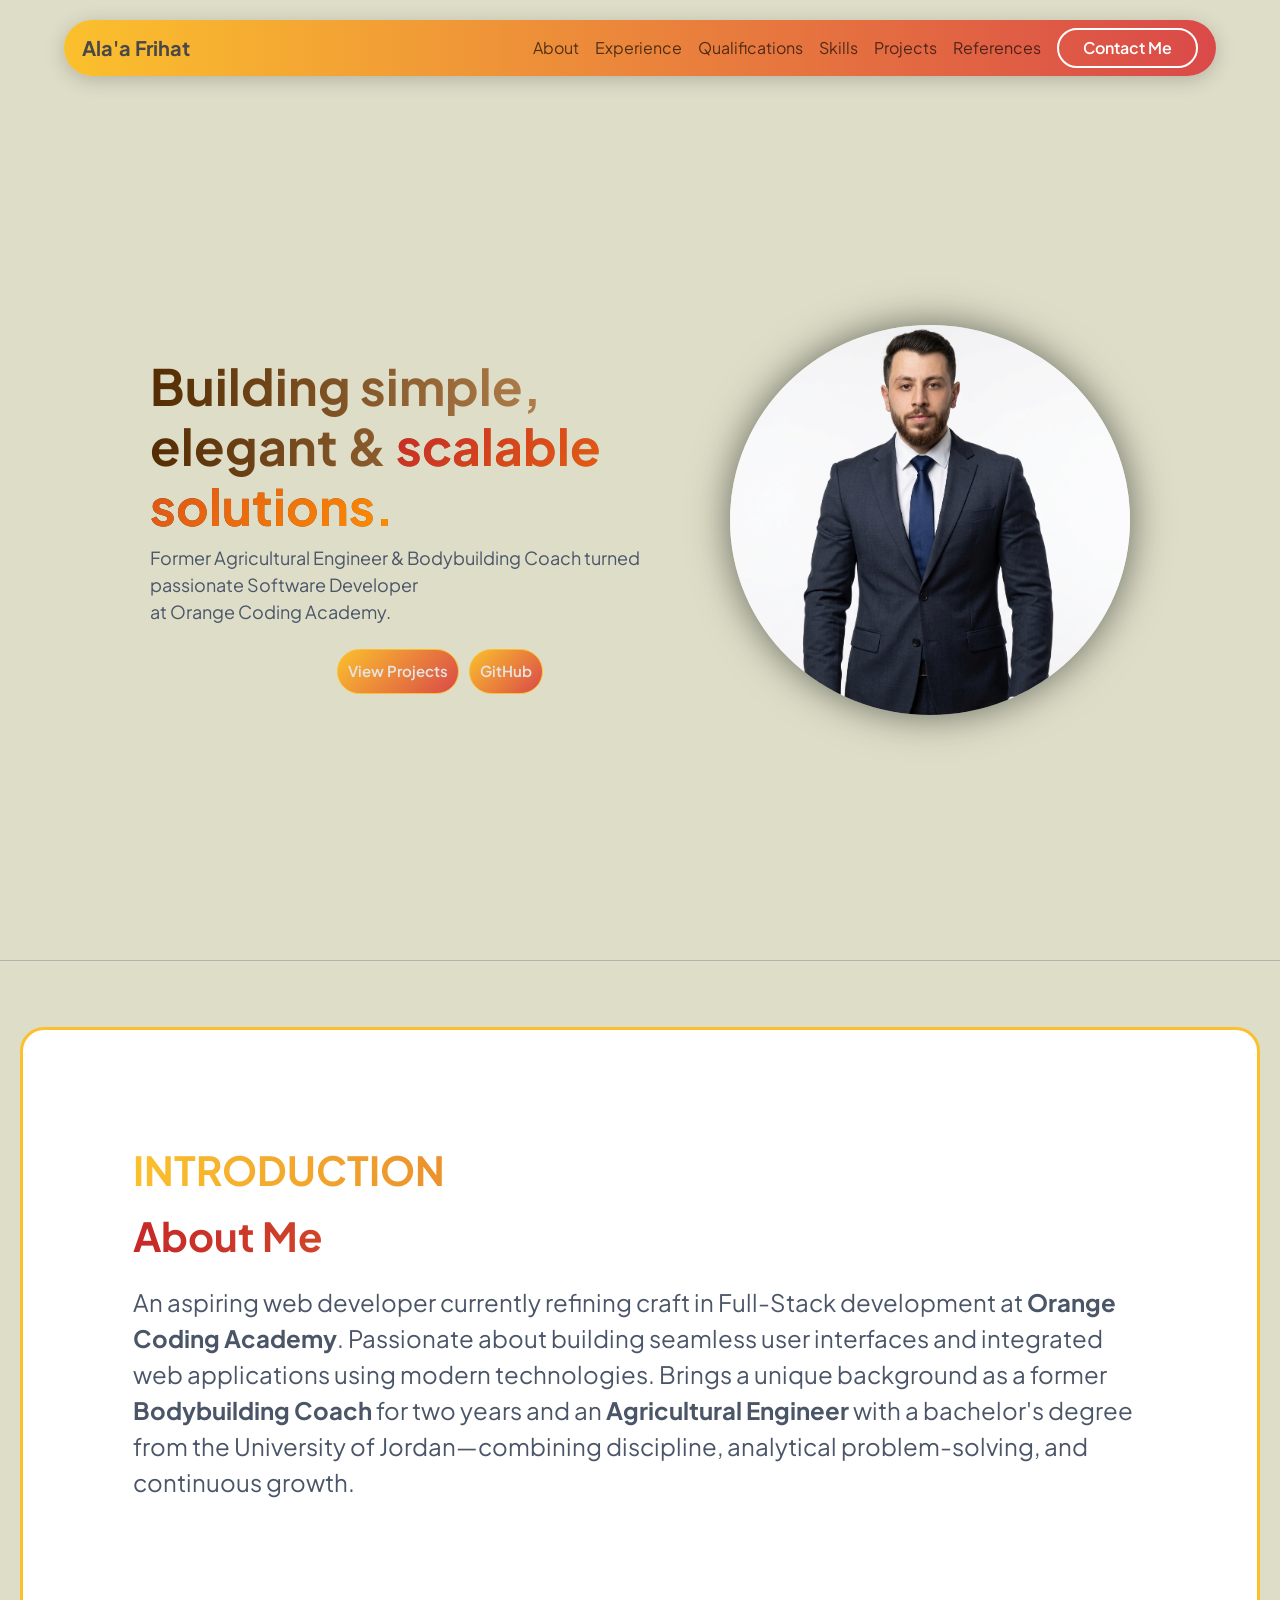
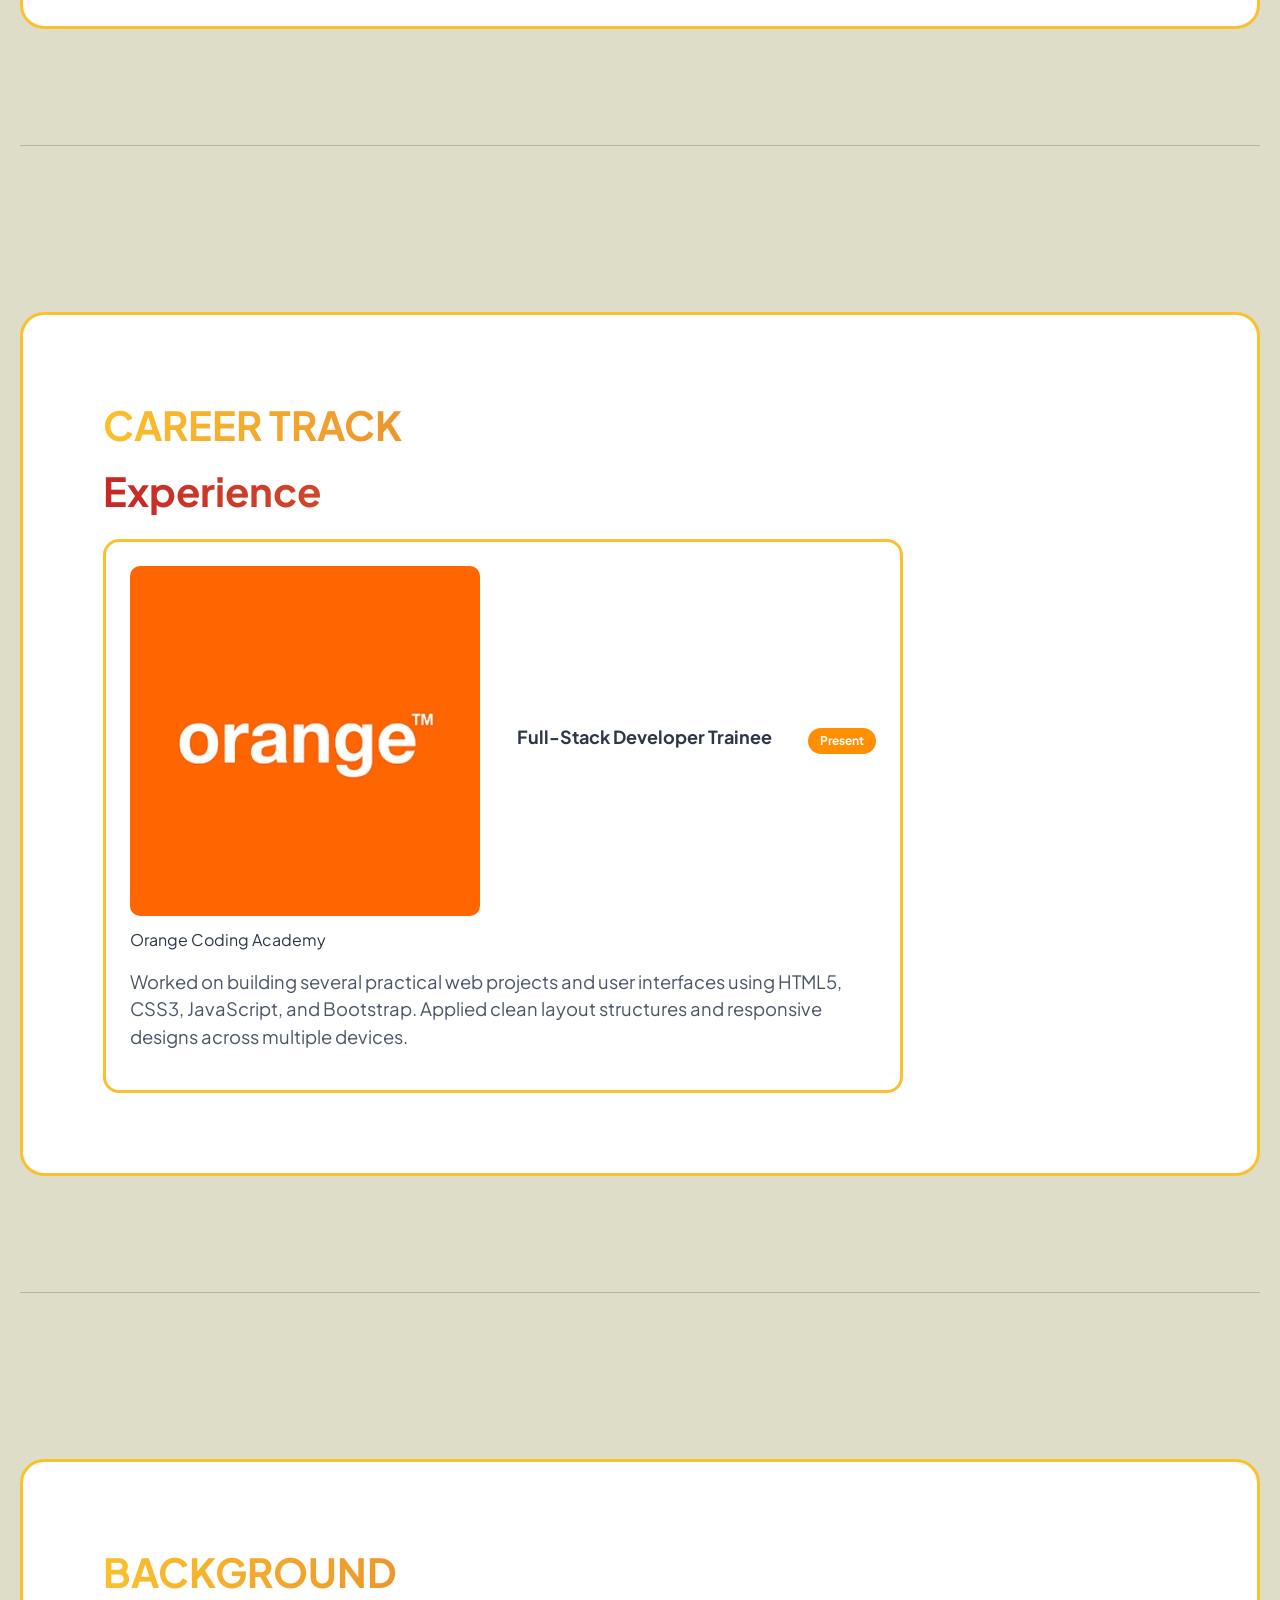
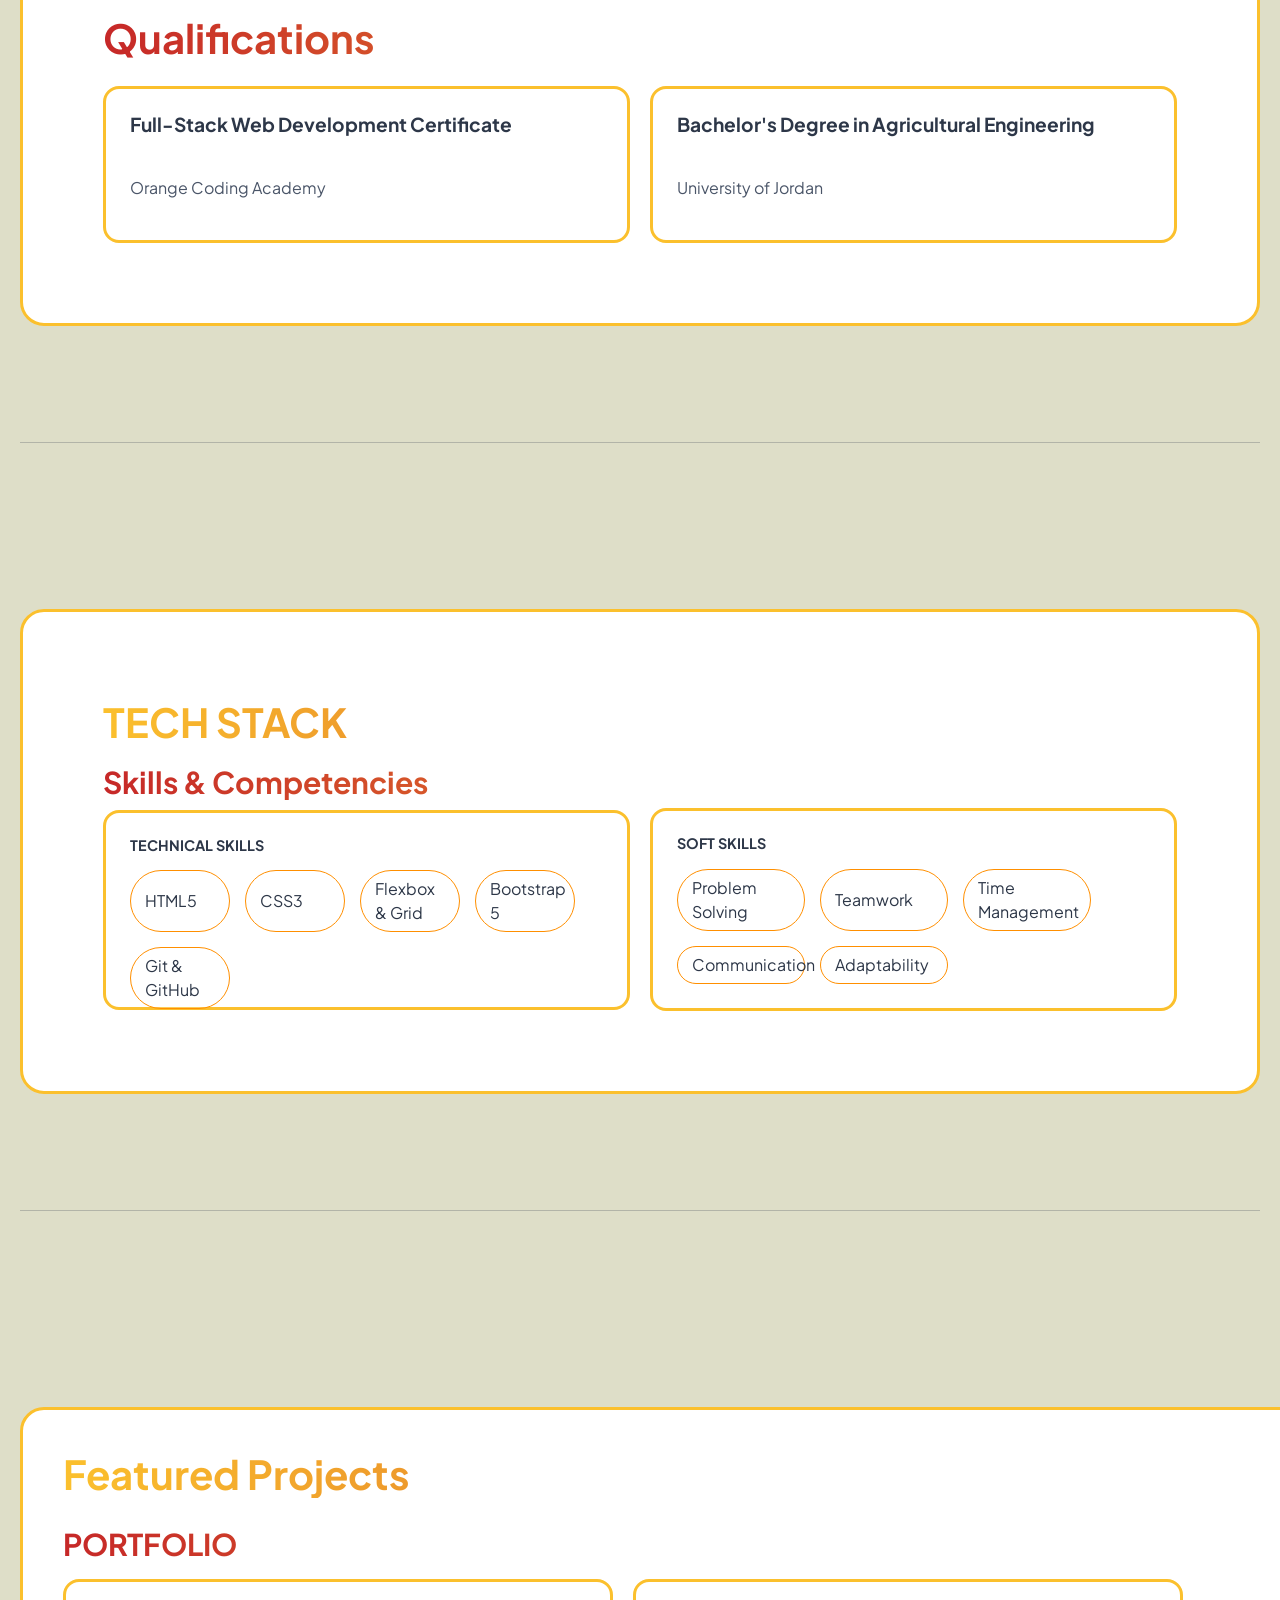
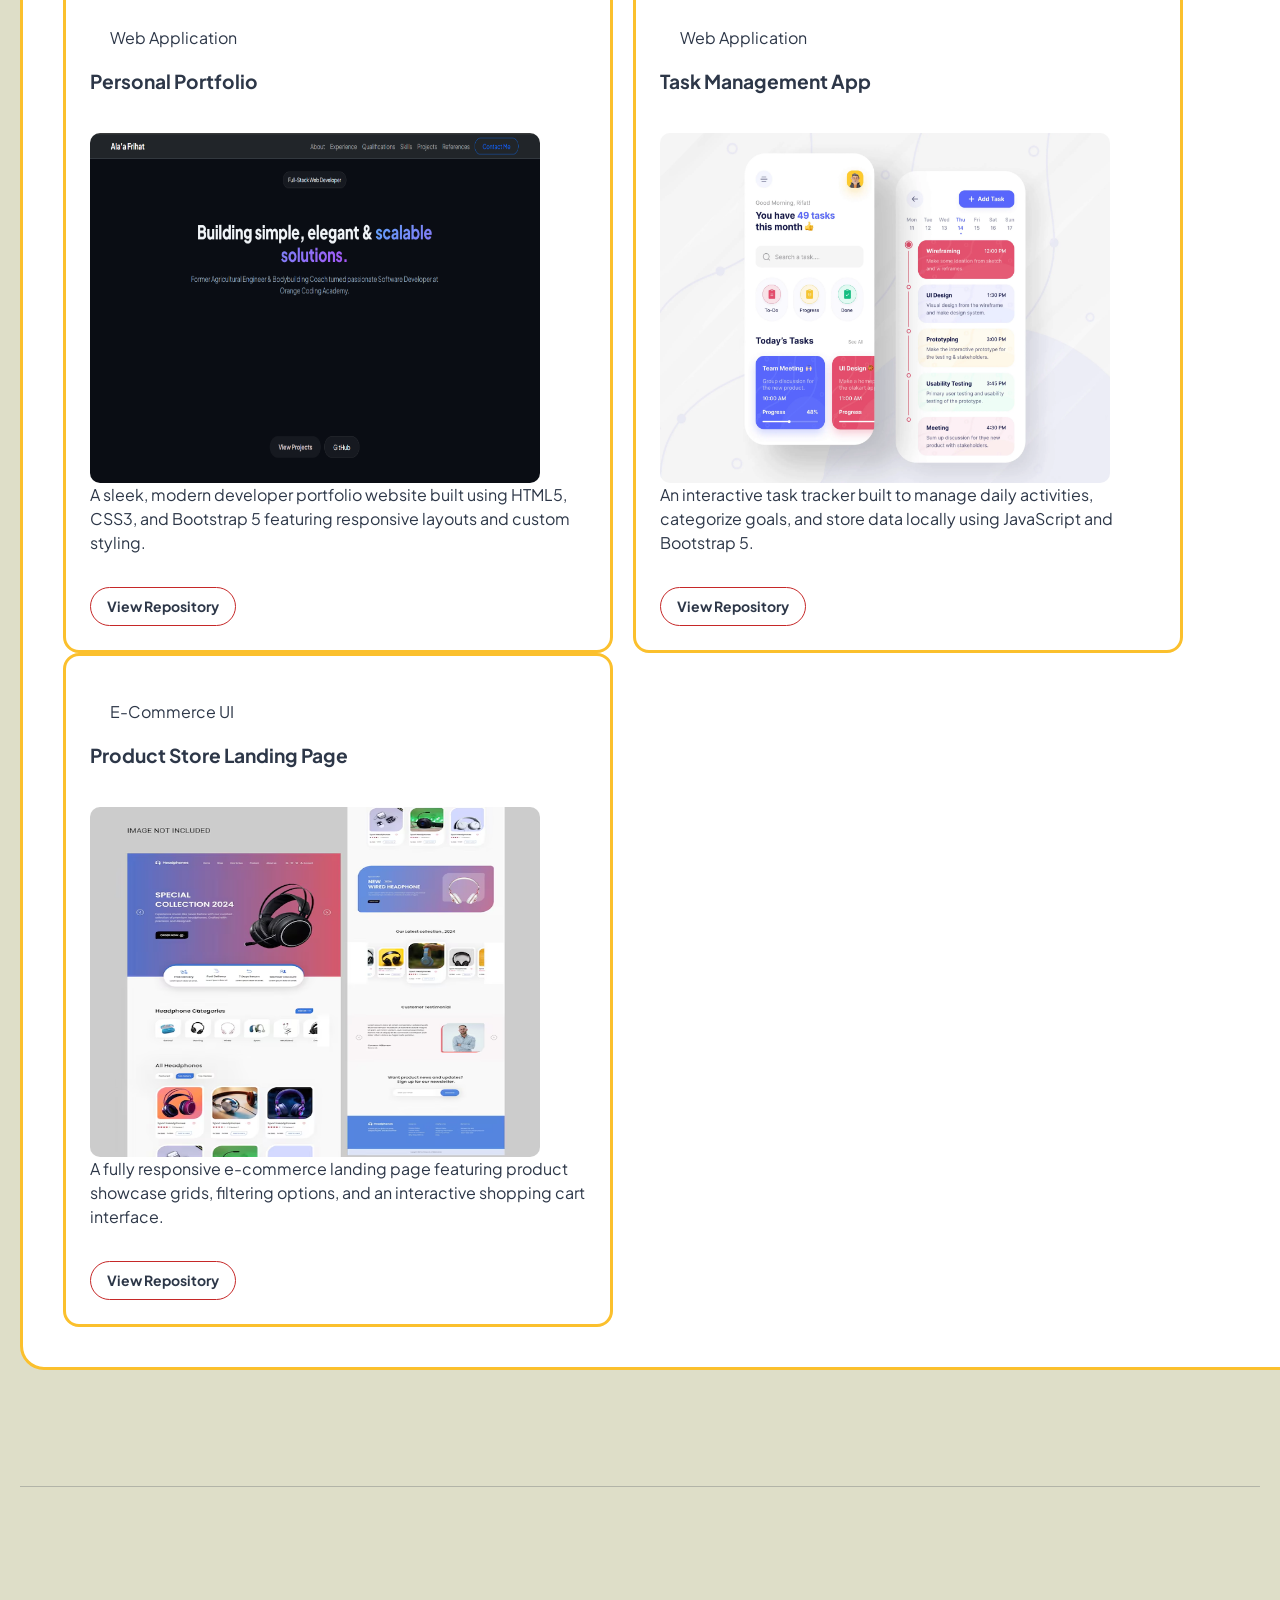
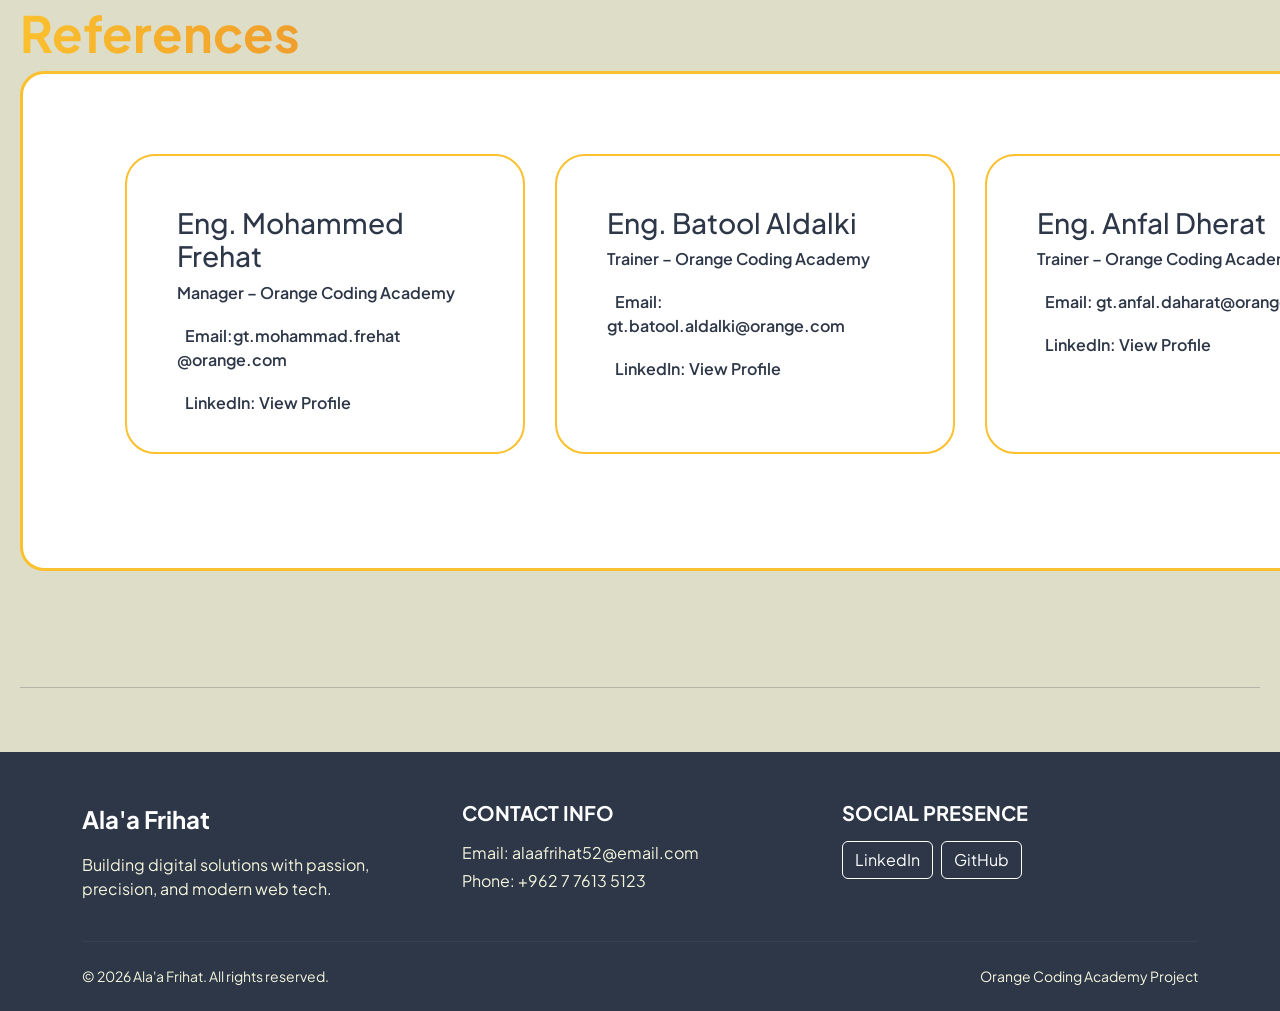
==== commit a25f85b1: "update" ====
--- a/index.html
+++ b/index.html
@@ -39,9 +39,8 @@
 
  
   <section class="hero-container">
-   
+
     <div class="hero-left">
-        
     <h1 class="text1"> Building simple, elegant & <span class="gradient">scalable solutions.</span></h1>
     <p class="text2">Former Agricultural Engineer & Bodybuilding Coach turned passionate Software Developer<br> at Orange Coding Academy.</p>
      <div class="hero-botton ">
@@ -168,7 +167,8 @@
         <h3>Eng. Mohammed Frehat</h3>
         <p>Manager – Orange Coding Academy</p>
         <p><i class="fa-solid fa-envelope"></i> 
-          Email:<a href="mailto:gt.mohammad.frhat@orange.com">gt.mohammad.frhat@orange.com</a></p>
+          Email:<a href="mailto:gt.mohammad.frehat@orange.com">gt.mohammad.frehat @orange.com
+          </a></p>
         <p><i class="fa-brands fa-linkedin"></i>
           LinkedIn: <a href="https://www.linkedin.com/in/anfal-dherat/" target="_blank">View Profile</a></p>
       </div>
--- a/Portfolio.css
+++ b/Portfolio.css
@@ -422,6 +422,7 @@
   border-radius: 16px;
   padding: 24px;
   max-width: 550px;
+  
 }
 
 .para-soft:hover {
@@ -552,8 +553,28 @@
   transform: scale(0.9);
 }
 
-@media(max-width:1024px) {
-  .po-grid { flex-direction: column; }
+/* ==========================================
+   الميديا كويري المعدلة لشاشات الشاشات المختلفة
+   ========================================== */
+
+/* للشاشات المتوسطة والتابلت (أقل من 1024px) */
+@media (max-width: 1024px) {
+  .hero-container {
+    padding: 60px 20px;
+  }
+
+  .main3, 
+  .ref-container {
+    width: 100%;
+    max-width: 100%;
+    height: auto;
+    padding: 40px 20px;
+  }
+
+  .po-grid { 
+    flex-direction: column; 
+  }
+
   .Image-me {
     width: 280px;
     height: 300px;
@@ -561,20 +582,131 @@
     object-fit: cover;
   }
 }
-@media(max-width:450px) {
-  .po-grid { flex-direction: column; }
+
+/* للشاشات الصغيرة والموبايل (أقل من 768px) */
+@media (max-width: 768px) {
+  *, *::before, *::after {
+    box-sizing: border-box;
+  }
+
+  body {
+    overflow-x: hidden;
+  }
+
+  .hero-container {
+    flex-direction: column-reverse;
+    padding: 30px 15px;
+    text-align: center;
+  }
+
+  .hero-right img {
+    width: 220px;
+    margin-bottom: 20px;
+  }
+
+  .hero-left h1 {
+    font-size: 28px;
+  }
+
+  .main2, .main3 {
+    padding: 25px 15px;
+    margin-top: 30px;
+  }
+
+  
+
+  .ref-container {
+    padding: 20px 10px;
+  }
+
+  .ref-box {
+    width: 100%;
+    height: auto;
+    padding: 25px 15px;
+  }
+  
+
+  .main-container,
+  .main2,
+  .main3 {
+    width: 100% !important;
+    max-width: 100% !important;
+    padding-left: 10px !important;
+    padding-right: 10px !important;
+    box-sizing: border-box !important;
+  }
+
+  /* 2. تجاوب البطاقات الداخلية وإلغاء الارتفاع والعرض الثابت */
+  .grid-2columns {
+    grid-template-columns: 1fr !important; /* تحويل الشبكة لعمود واحد */
+  }
+
+  .box, 
+  .box2, 
+  .box3, 
+  .card-item {
+    width: 100% !important;
+    max-width: 100% !important;
+    height: auto !important; /* إلغاء الارتفاع الثابت مثل 200px */
+    box-sizing: border-box !important;
+    margin: 10px 0 !important;
+  }
+}
+
+
+
+@media (max-width: 450px) {
+  .hero-left h1 {
+    font-size: 24px;
+  }
+
+  .sec-title, .sec-title2, .sec-title3, .References h1, .tag-blue1, .tag-yellow, .tag-info {
+    font-size: 24px;
+  }
+
+  .sec-text {
+    font-size: 1rem;
+  }
+
   .Image-me2, .Image-me3, .Image-me4 {
-    width: 250px;
-    height: 250px;
-    border-radius: 10px;
-    object-fit: cover;
-  }
-  .box .small { font-size: 100px; }
+    width: 100%;
+    height: auto;
+  }
+
   .Image-orange {
-    width: 90px;
-    height: 90px;
-    border-radius: 10px;
-    object-fit: cover;
-  }
-  .or-title { font-size: 0.80rem; }
+    width: 80px;
+    height: 80px;
+  }
+
+  .or-title { 
+    font-size: 0.9rem; 
+  }
+}
+@media (max-width:300px) {
+  .hero-left h1 {
+    font-size: 24px;
+  }
+
+  .sec-title, .sec-title2, .sec-title3, .References h1, .tag-blue1, .tag-yellow, .tag-info {
+    font-size: 24px;
+  }
+
+  .sec-text {
+    font-size: 1rem;
+  }
+
+  .Image-me2, .Image-me3, .Image-me4 {
+    width: 100%;
+    height: auto;
+  }
+
+  .Image-orange {
+    width: 80px;
+    height: 80px;
+  }
+
+  .or-title { 
+    font-size: 0.9rem; 
+  }
+
 }
